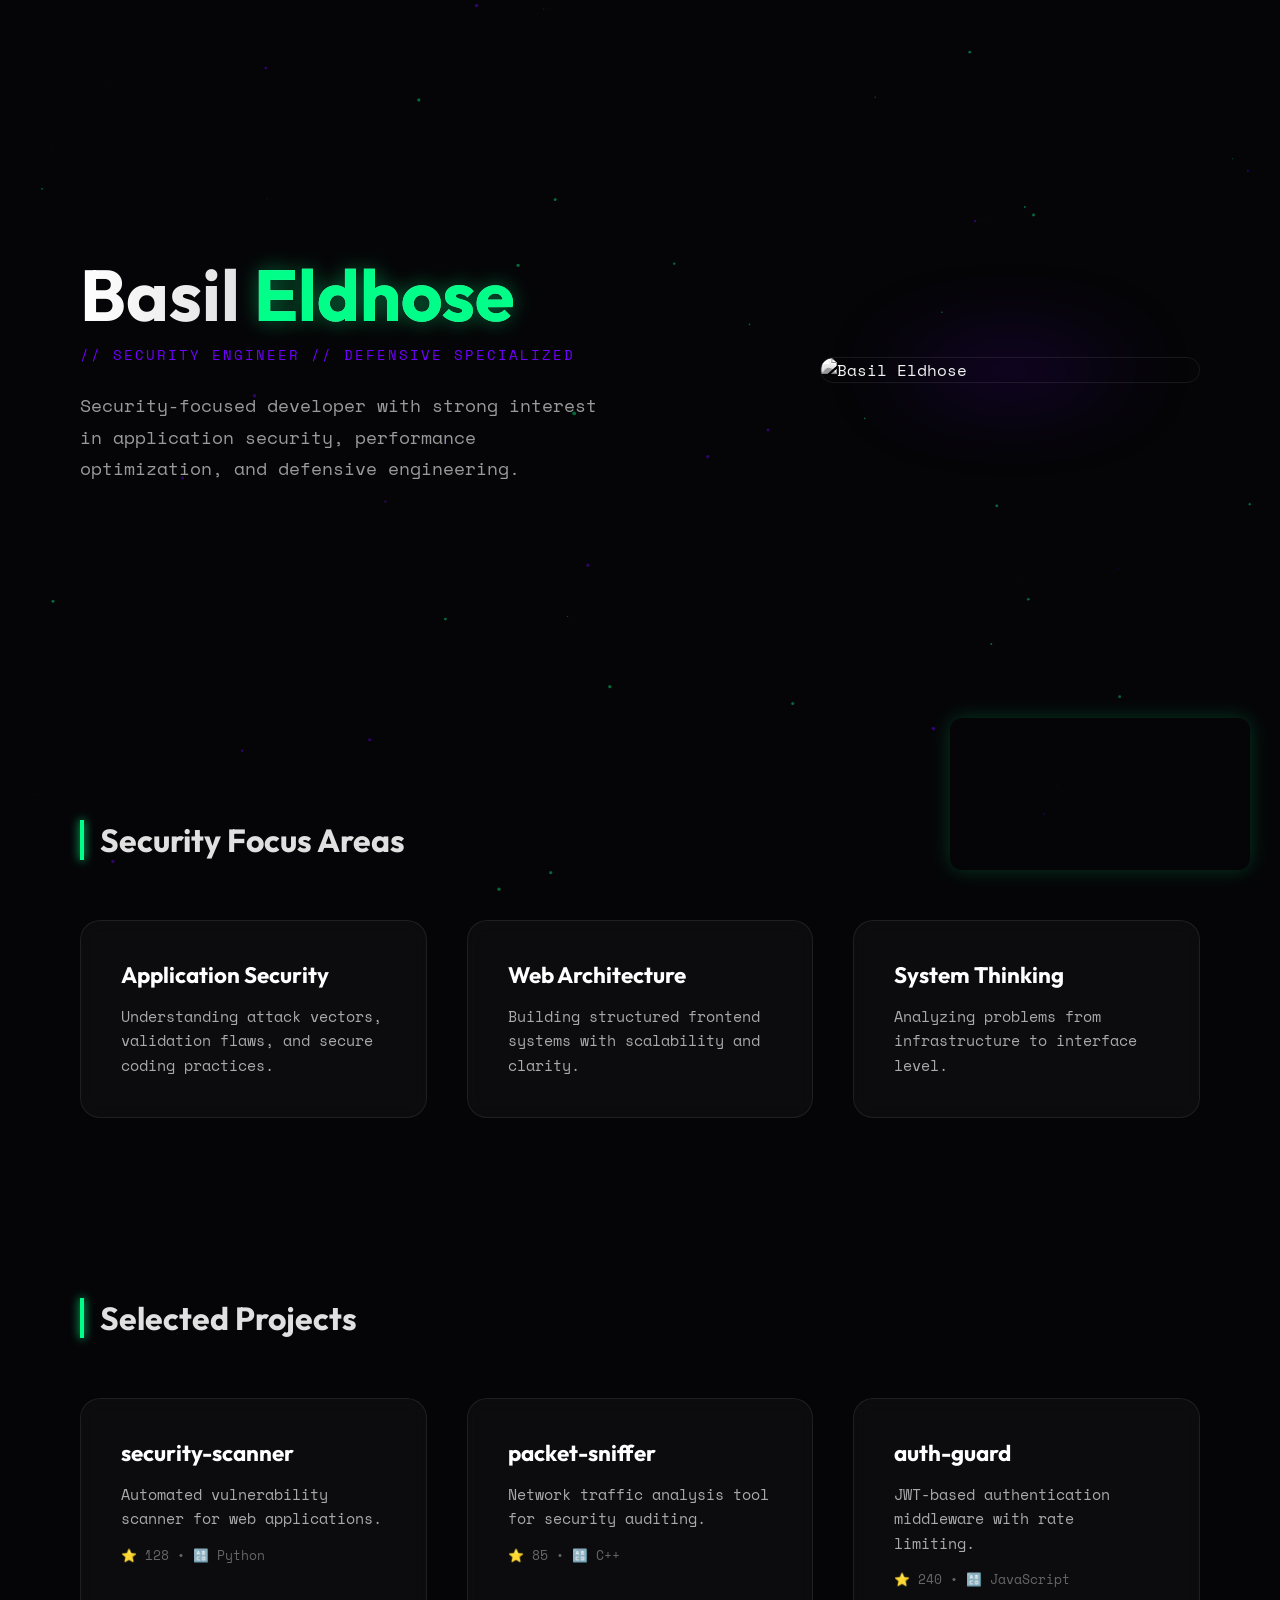
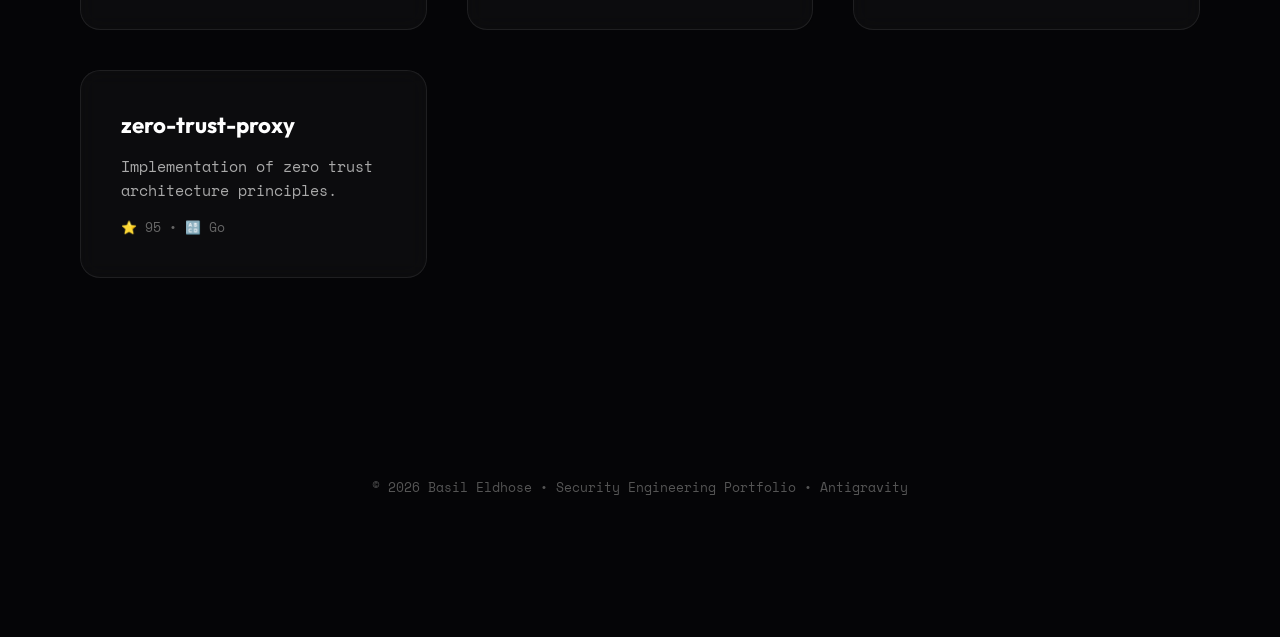
==== index.html @ c98c2809 "Fix HTML structure and update profile image source" ====
<!DOCTYPE html>
<html lang="en">

<head>
  <meta charset="UTF-8">
  <meta name="viewport" content="width=device-width, initial-scale=1.0">
  <title>Basil Eldhose | Security Engineer</title>
  <link rel="preconnect" href="https://fonts.googleapis.com">
  <link rel="preconnect" href="https://fonts.gstatic.com" crossorigin>
  <link
    href="https://fonts.googleapis.com/css2?family=Outfit:wght@300;500;700&family=Space+Mono:ital,wght@0,400;0,700;1,400&display=swap"
    rel="stylesheet">
  <link rel="stylesheet" href="style.css">
</head>

<body>

  <canvas id="particles"></canvas>

  <canvas id="particles"></canvas>

  <!-- SPOTIFY PLAYER -->
  <iframe
    style="border-radius:12px; position: fixed; bottom: 30px; right: 30px; z-index: 100; box-shadow: 0 0 20px rgba(0,255,136,0.2);"
    src="https://open.spotify.com/embed/track/0VjIjW4GlUZAMYd2vXMi3b?utm_source=generator&theme=0" width="300"
    height="152" frameBorder="0" allowfullscreen=""
    allow="autoplay; clipboard-write; encrypted-media; fullscreen; picture-in-picture" loading="lazy"></iframe>

  <div class="container">
    <!-- HERO -->
    <section class="hero">
      <div class="hero-text" data-depth="40">
        <h1>Basil <span class="highlight">Eldhose</span></h1>
        <p class="tagline">// Security Engineer // Defensive specialized</p>
        <p class="bio">
          Security-focused developer with strong interest in application
          security, performance optimization, and defensive engineering.
        </p>
      </div>

      <div class="profile-wrapper" data-depth="25">
        <div class="profile-glow"></div>
        <img src="https://github.com/Basileldhose429/profile/blob/main/WhatsApp%20Image%202026-02-15%20at%2012.21.39%20PM.jpeg" alt="Basil Eldhose" class="profile-img">
      </div>
    </section>

    <!-- EXPERTISE -->
    <section class="section">
      <h2 data-depth="35">Security Focus Areas</h2>
      <div class="grid">
        <div class="card" data-depth="20">
          <div class="card-glow"></div>
          <h3>Application Security</h3>
          <p>Understanding attack vectors, validation flaws, and secure coding practices.</p>
        </div>
        <div class="card" data-depth="30">
          <div class="card-glow"></div>
          <h3>Web Architecture</h3>
          <p>Building structured frontend systems with scalability and clarity.</p>
        </div>
        <div class="card" data-depth="25">
          <div class="card-glow"></div>
          <h3>System Thinking</h3>
          <p>Analyzing problems from infrastructure to interface level.</p>
        </div>
      </div>
    </section>

    <!-- GITHUB -->
    <section class="section">
      <h2 data-depth="35">Selected Projects</h2>
      <div class="grid" id="github-projects">
        <!-- Placeholders until API loads -->
        <div class="card placeholder">Loading Repos...</div>
      </div>
    </section>

    <footer>
      © 2026 Basil Eldhose • Security Engineering Portfolio • Antigravity
    </footer>
  </div>

  <script src="script.js"></script>
</body>


</html>
---- style.css ----
:root {
  --bg: #050507;
  --text: #e0e0e0;
  --accent: #00ff88;
  /* Cyberpunk Green */
  --accent-secondary: #7000ff;
  /* Deep Purple */
  --glass: rgba(255, 255, 255, 0.03);
  --border: rgba(255, 255, 255, 0.08);
}

* {
  margin: 0;
  padding: 0;
  box-sizing: border-box;
}

body {
  background: var(--bg);
  color: var(--text);
  font-family: 'Space Mono', monospace;
  /* Tech feel */
  overflow-x: hidden;
  min-height: 100vh;
}

h1,
h2,
h3 {
  font-family: 'Outfit', sans-serif;
  /* Modern headlines */
}

#particles {
  position: fixed;
  top: 0;
  left: 0;
  width: 100%;
  height: 100%;
  z-index: -1;
  pointer-events: none;
}

.container {
  max-width: 1200px;
  margin: auto;
  padding: 100px 40px;
  position: relative;
  z-index: 1;
}

/* HERO SECTION */
.hero {
  display: flex;
  justify-content: space-between;
  align-items: center;
  gap: 80px;
  min-height: 60vh;
}

.hero-text {
  flex: 1;
}

.hero-text h1 {
  font-size: 4.5rem;
  font-weight: 700;
  line-height: 1.1;
  margin-bottom: 10px;
  background: linear-gradient(to right, #fff, #888);
  background-clip: text;
  -webkit-background-clip: text;
  -webkit-text-fill-color: transparent;
}

.hero-text .highlight {
  color: var(--accent);
  -webkit-text-fill-color: var(--accent);
  text-shadow: 0 0 20px rgba(0, 255, 136, 0.4);
}

.tagline {
  color: var(--accent-secondary);
  font-size: 0.9rem;
  letter-spacing: 2px;
  margin-bottom: 25px;
  text-transform: uppercase;
}

.bio {
  max-width: 520px;
  color: #9a9a9a;
  line-height: 1.8;
  font-size: 1.1rem;
}

/* PROFILE IMAGE */
.profile-wrapper {
  flex: 1;
  max-width: 380px;
  position: relative;
}

.profile-img {
  width: 100%;
  border-radius: 24px;
  display: block;
  border: 1px solid var(--border);
  filter: grayscale(100%) contrast(1.2);
  transition: filter 0.5s ease;
}

.profile-wrapper:hover .profile-img {
  filter: grayscale(0%) contrast(1.1);
}

.profile-glow {
  position: absolute;
  inset: -20px;
  background: radial-gradient(circle, var(--accent-secondary), transparent 70%);
  opacity: 0.2;
  filter: blur(40px);
  z-index: -1;
  animation: pulse 4s infinite alternate;
}

@keyframes pulse {
  from {
    opacity: 0.2;
    transform: scale(0.9);
  }

  to {
    opacity: 0.4;
    transform: scale(1.1);
  }
}

/* SECTIONS */
.section {
  margin-top: 180px;
}

.section h2 {
  font-size: 2rem;
  margin-bottom: 60px;
  position: relative;
  padding-left: 20px;
}

.section h2::before {
  content: '';
  position: absolute;
  left: 0;
  top: 0;
  bottom: 0;
  width: 4px;
  background: var(--accent);
  box-shadow: 0 0 10px var(--accent);
}

/* CARDS */
.grid {
  display: grid;
  grid-template-columns: repeat(auto-fit, minmax(300px, 1fr));
  gap: 40px;
}

.card {
  background: var(--glass);
  border: 1px solid var(--border);
  padding: 40px;
  border-radius: 20px;
  position: relative;
  overflow: hidden;
  backdrop-filter: blur(10px);
  transition: transform 0.4s cubic-bezier(0.175, 0.885, 0.32, 1.27), border-color 0.4s;
}

.card:hover {
  transform: translateY(-10px) scale(1.02);
  border-color: var(--accent);
}

.card-glow {
  position: absolute;
  top: 0;
  left: 0;
  width: 100%;
  height: 5px;
  background: linear-gradient(90deg, var(--accent), var(--accent-secondary));
  opacity: 0;
  transition: opacity 0.4s;
}

.card:hover .card-glow {
  opacity: 1;
}

.card h3 {
  margin-bottom: 15px;
  font-size: 1.4rem;
  color: #fff;
}

.card p,
.repo-desc {
  color: #aaa;
  line-height: 1.6;
  font-size: 0.95rem;
}

/* FOOTER */
footer {
  margin-top: 200px;
  text-align: center;
  color: #555;
  font-size: 0.8rem;
  padding-bottom: 40px;
}

/* RESPONSIVE */
@media (max-width: 768px) {
  .hero {
    flex-direction: column;
    text-align: center;
    gap: 40px;
  }

  .hero-text h1 {
    font-size: 3rem;
  }

  .section h2::before {
    left: 50%;
    transform: translateX(-50%);
    width: 40px;
    height: 4px;
    top: -15px;
    bottom: auto;
  }

  .section h2 {
    padding-left: 0;
    margin-top: 20px;
  }
}
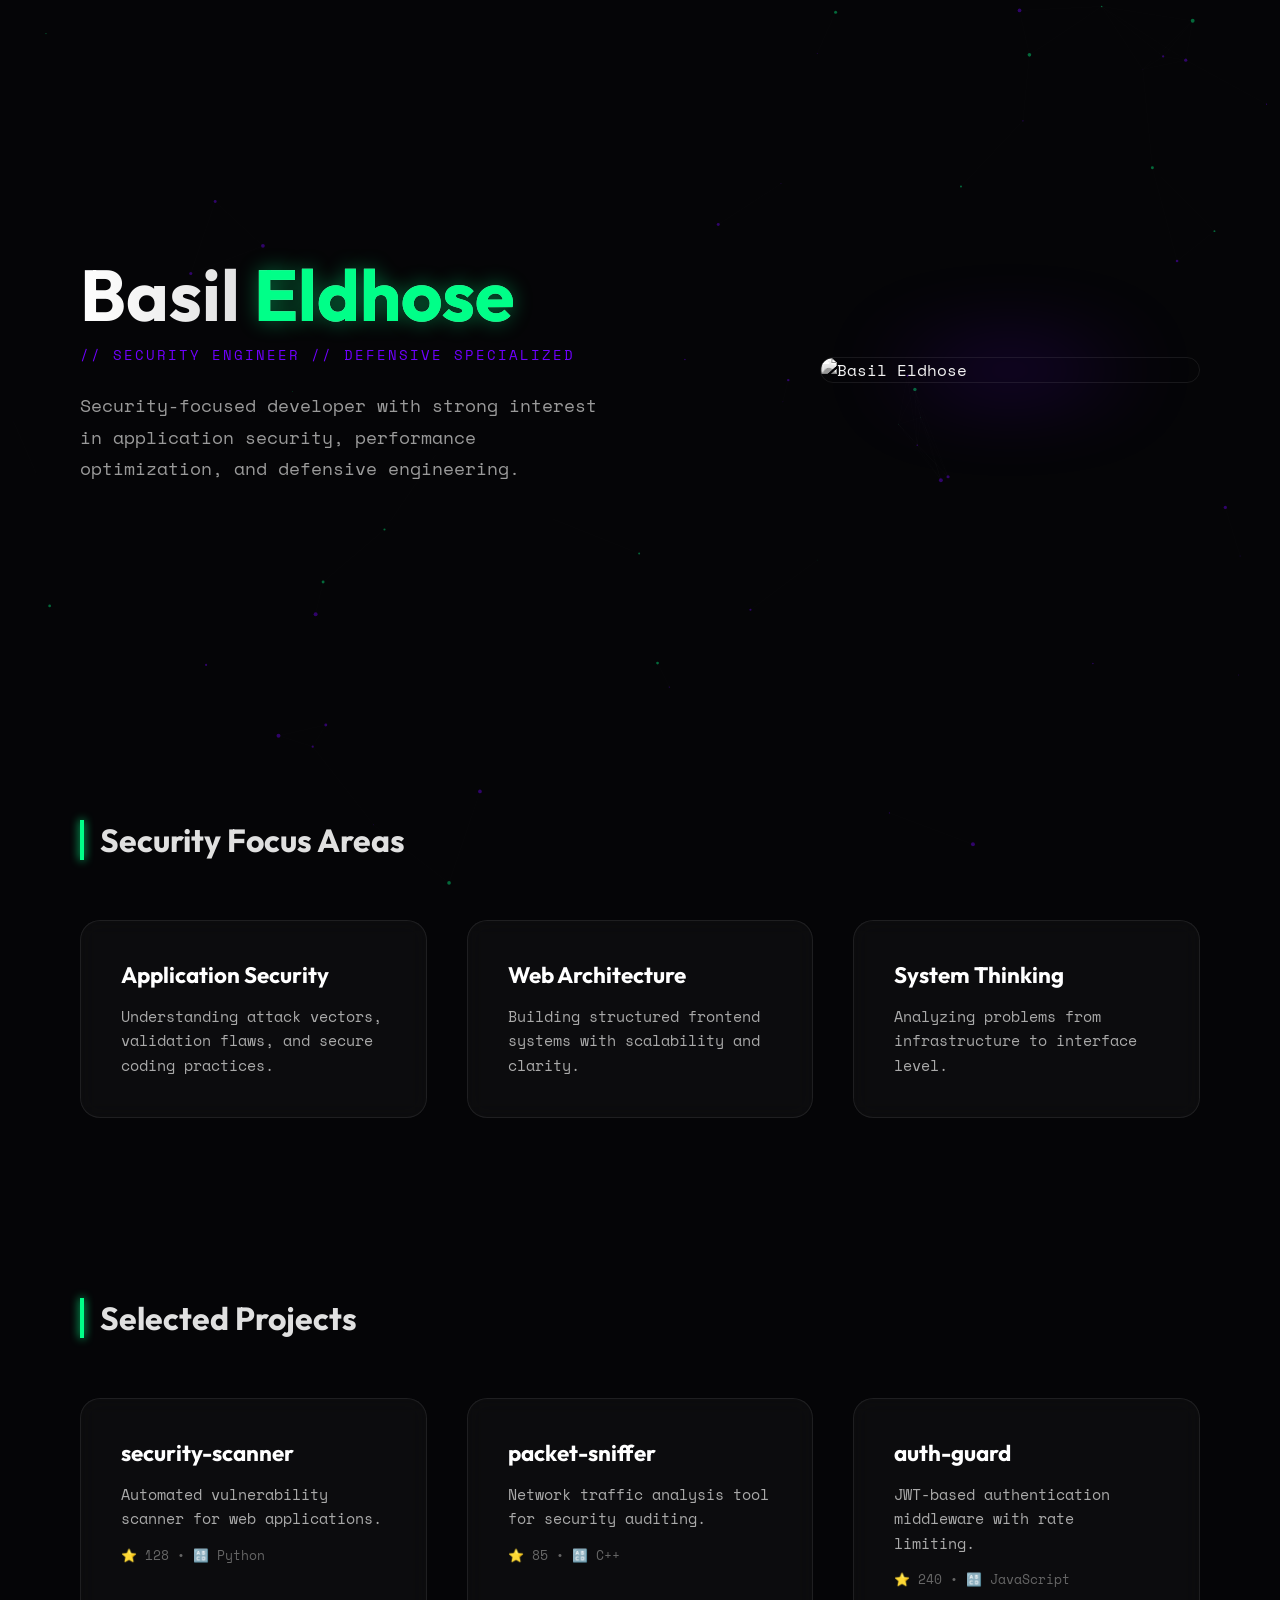
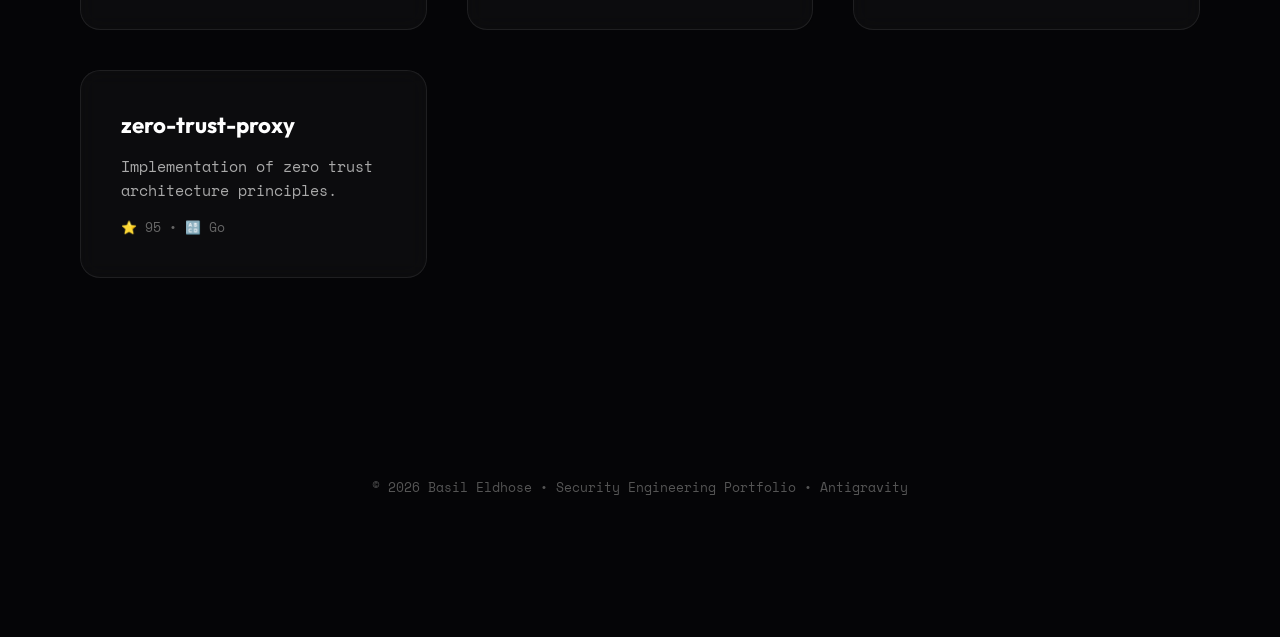
==== commit b471e730: "Fix HTML structure and remove duplicate elements" ====
--- a/index.html
+++ b/index.html
@@ -17,15 +17,6 @@
 
   <canvas id="particles"></canvas>
 
-  <canvas id="particles"></canvas>
-
-  <!-- SPOTIFY PLAYER -->
-  <iframe
-    style="border-radius:12px; position: fixed; bottom: 30px; right: 30px; z-index: 100; box-shadow: 0 0 20px rgba(0,255,136,0.2);"
-    src="https://open.spotify.com/embed/track/0VjIjW4GlUZAMYd2vXMi3b?utm_source=generator&theme=0" width="300"
-    height="152" frameBorder="0" allowfullscreen=""
-    allow="autoplay; clipboard-write; encrypted-media; fullscreen; picture-in-picture" loading="lazy"></iframe>
-
   <div class="container">
     <!-- HERO -->
     <section class="hero">
@@ -40,7 +31,8 @@
 
       <div class="profile-wrapper" data-depth="25">
         <div class="profile-glow"></div>
-        <img src="https://github.com/Basileldhose429/profile/blob/main/WhatsApp%20Image%202026-02-15%20at%2012.21.39%20PM.jpeg" alt="Basil Eldhose" class="profile-img">
+        <img src="profile.png"
+          alt="Basil Eldhose" class="profile-img">
       </div>
     </section>
 
@@ -83,5 +75,4 @@
   <script src="script.js"></script>
 </body>
 
-
 </html>
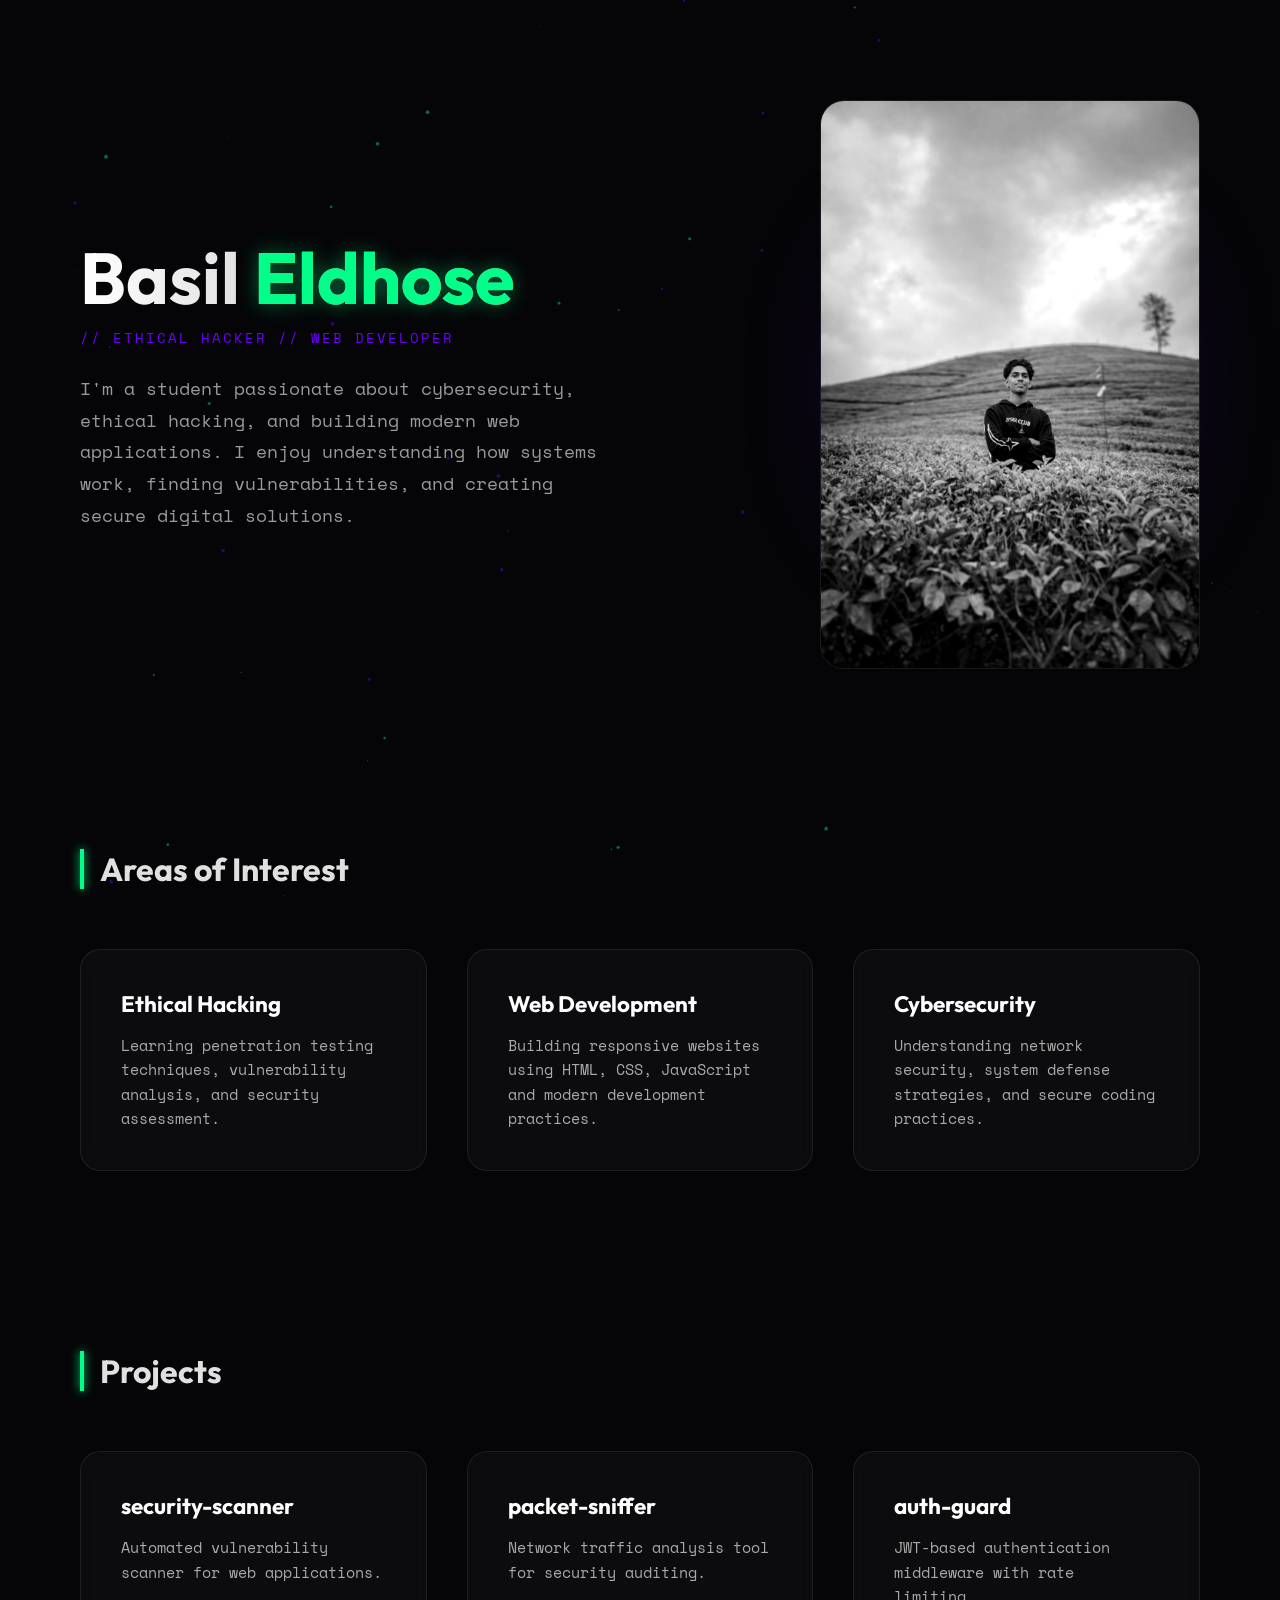
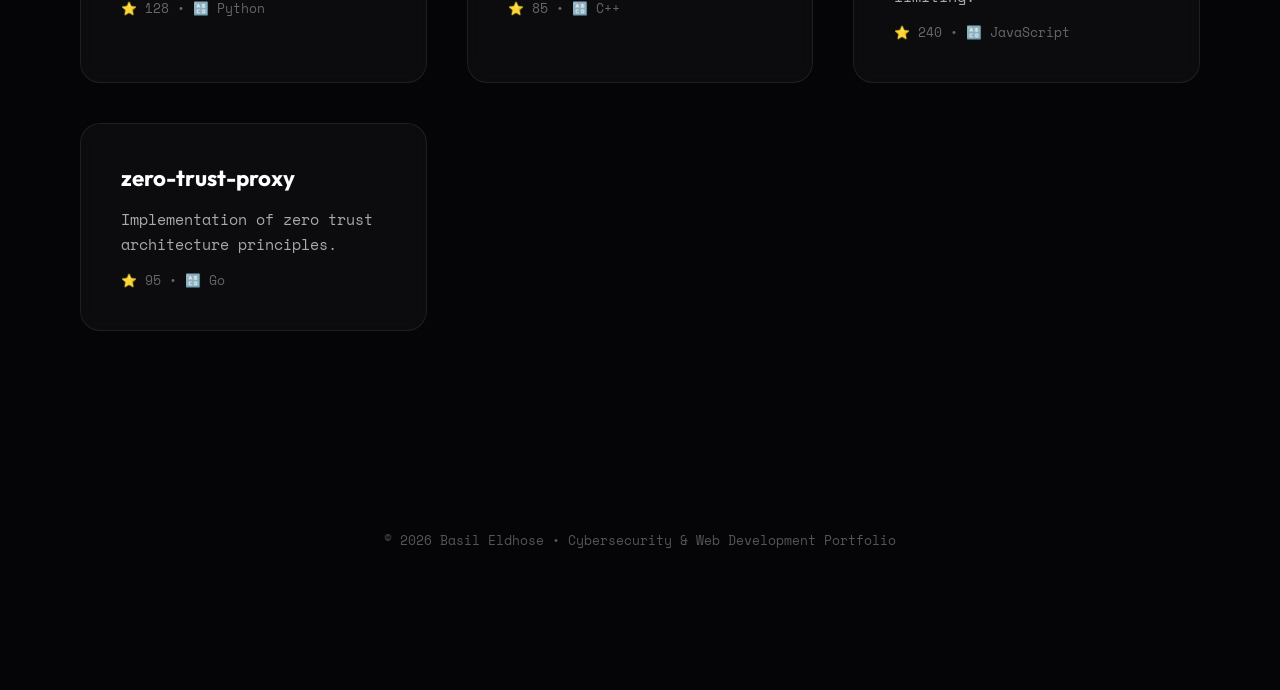
==== commit e753bc54: "Revise index.html for ethical hacking and web development Updated the title and content to reflect a" ====
--- a/index.html
+++ b/index.html
@@ -4,7 +4,7 @@
 <head>
   <meta charset="UTF-8">
   <meta name="viewport" content="width=device-width, initial-scale=1.0">
-  <title>Basil Eldhose | Security Engineer</title>
+  <title>Basil Eldhose | Ethical Hacker & Web Developer</title>
   <link rel="preconnect" href="https://fonts.googleapis.com">
   <link rel="preconnect" href="https://fonts.gstatic.com" crossorigin>
   <link
@@ -18,61 +18,71 @@
   <canvas id="particles"></canvas>
 
   <div class="container">
+
     <!-- HERO -->
     <section class="hero">
       <div class="hero-text" data-depth="40">
         <h1>Basil <span class="highlight">Eldhose</span></h1>
-        <p class="tagline">// Security Engineer // Defensive specialized</p>
+        <p class="tagline">// Ethical Hacker // Web Developer</p>
         <p class="bio">
-          Security-focused developer with strong interest in application
-          security, performance optimization, and defensive engineering.
+          I'm a student passionate about cybersecurity, ethical hacking, and building modern web applications.
+          I enjoy understanding how systems work, finding vulnerabilities, and creating secure digital solutions.
         </p>
       </div>
 
       <div class="profile-wrapper" data-depth="25">
         <div class="profile-glow"></div>
-        <img src="profile.png"
-          alt="Basil Eldhose" class="profile-img">
+        <img src="profile.png" alt="Basil Eldhose" class="profile-img">
       </div>
     </section>
 
+
     <!-- EXPERTISE -->
     <section class="section">
-      <h2 data-depth="35">Security Focus Areas</h2>
+      <h2 data-depth="35">Areas of Interest</h2>
+
       <div class="grid">
+
         <div class="card" data-depth="20">
           <div class="card-glow"></div>
-          <h3>Application Security</h3>
-          <p>Understanding attack vectors, validation flaws, and secure coding practices.</p>
+          <h3>Ethical Hacking</h3>
+          <p>Learning penetration testing techniques, vulnerability analysis, and security assessment.</p>
         </div>
+
         <div class="card" data-depth="30">
           <div class="card-glow"></div>
-          <h3>Web Architecture</h3>
-          <p>Building structured frontend systems with scalability and clarity.</p>
+          <h3>Web Development</h3>
+          <p>Building responsive websites using HTML, CSS, JavaScript and modern development practices.</p>
         </div>
+
         <div class="card" data-depth="25">
           <div class="card-glow"></div>
-          <h3>System Thinking</h3>
-          <p>Analyzing problems from infrastructure to interface level.</p>
+          <h3>Cybersecurity</h3>
+          <p>Understanding network security, system defense strategies, and secure coding practices.</p>
         </div>
+
       </div>
     </section>
 
-    <!-- GITHUB -->
+
+    <!-- PROJECTS -->
     <section class="section">
-      <h2 data-depth="35">Selected Projects</h2>
+      <h2 data-depth="35">Projects</h2>
+
       <div class="grid" id="github-projects">
-        <!-- Placeholders until API loads -->
-        <div class="card placeholder">Loading Repos...</div>
+        <div class="card placeholder">Loading GitHub Projects...</div>
       </div>
+
     </section>
 
+
     <footer>
-      © 2026 Basil Eldhose • Security Engineering Portfolio • Antigravity
+      © 2026 Basil Eldhose • Cybersecurity & Web Development Portfolio
     </footer>
+
   </div>
 
   <script src="script.js"></script>
+
 </body>
-
 </html>
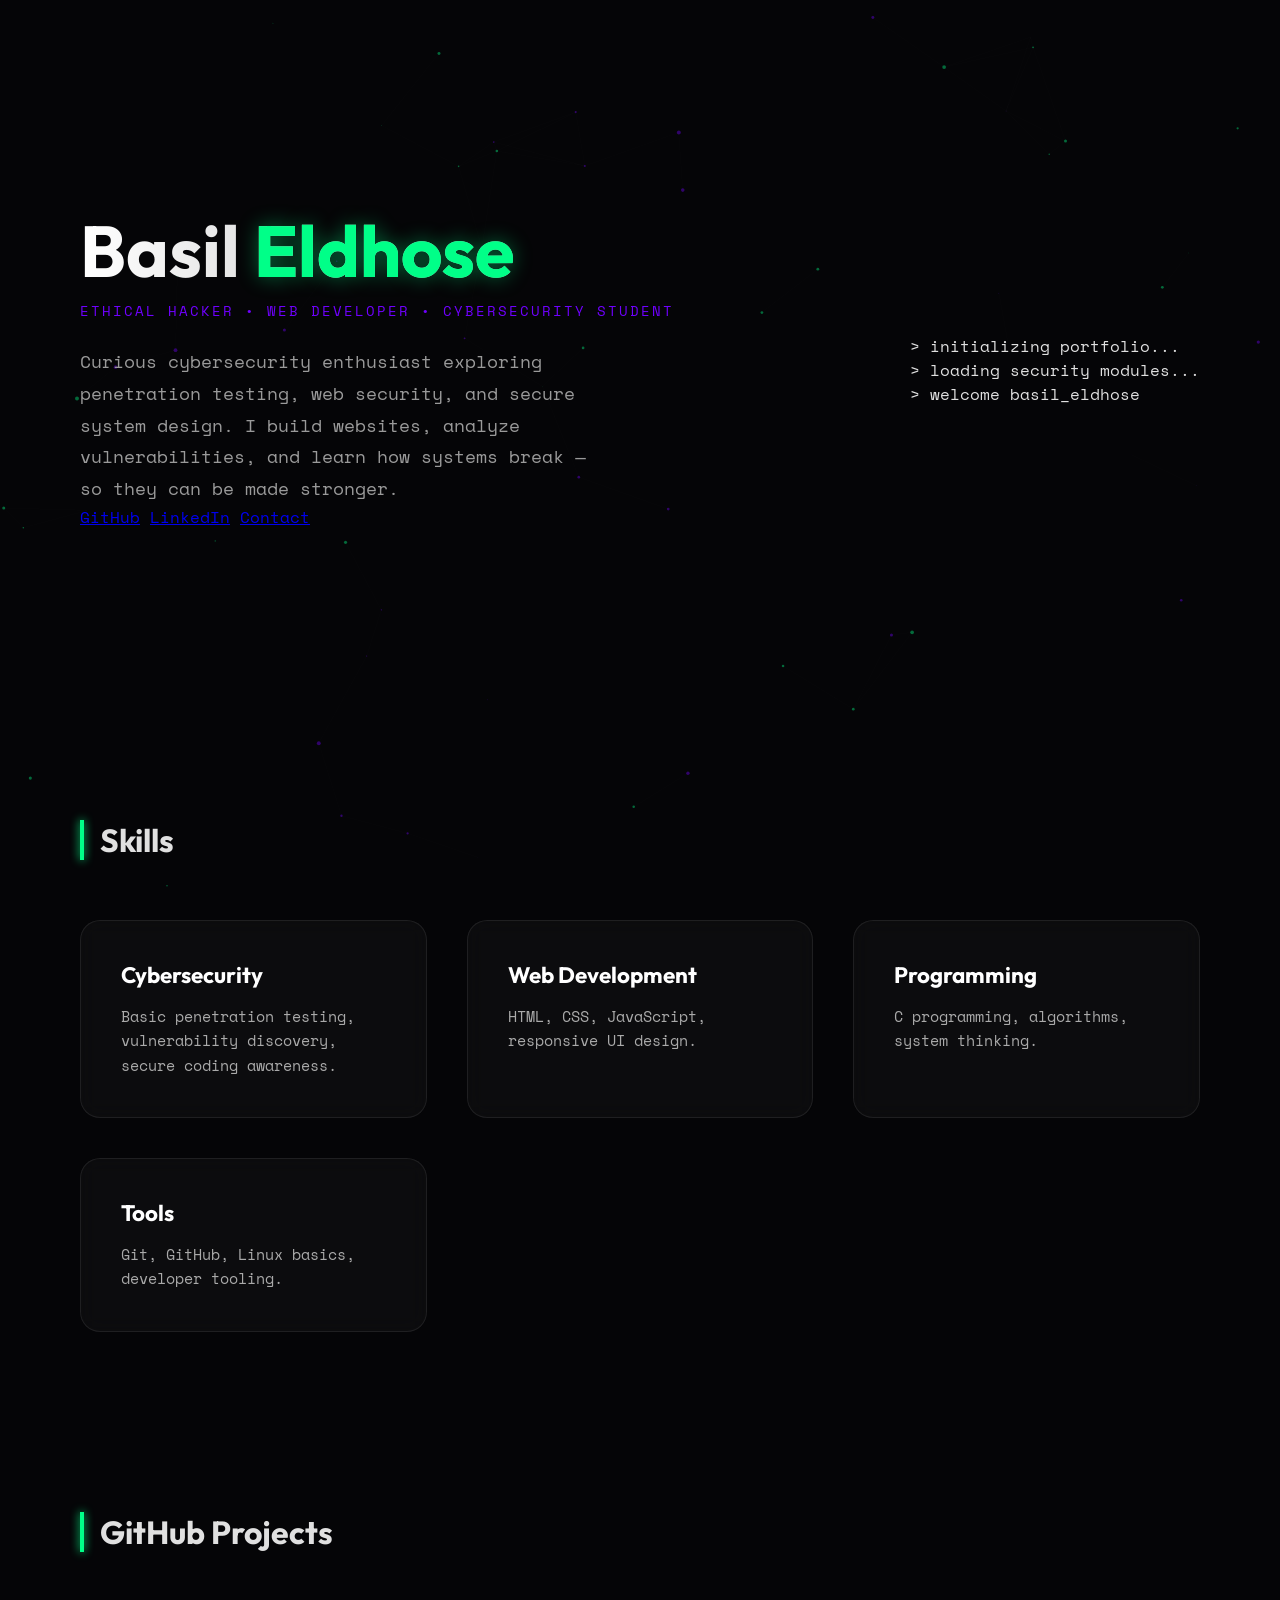
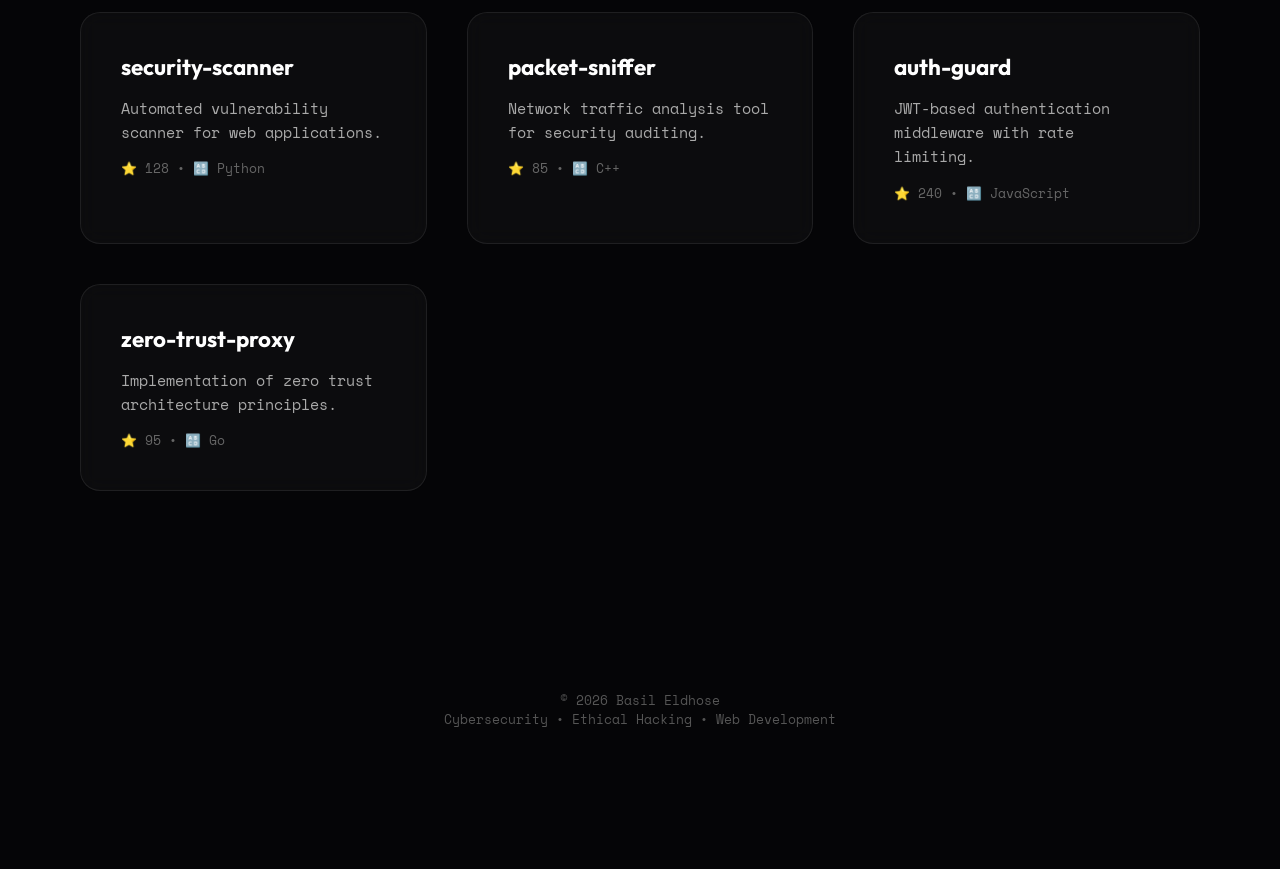
==== commit d65b3115: "Revise index.html for content and structure updates Updated the portfolio page with new sections and" ====
--- a/index.html
+++ b/index.html
@@ -2,87 +2,109 @@
 <html lang="en">
 
 <head>
-  <meta charset="UTF-8">
-  <meta name="viewport" content="width=device-width, initial-scale=1.0">
-  <title>Basil Eldhose | Ethical Hacker & Web Developer</title>
-  <link rel="preconnect" href="https://fonts.googleapis.com">
-  <link rel="preconnect" href="https://fonts.gstatic.com" crossorigin>
-  <link
-    href="https://fonts.googleapis.com/css2?family=Outfit:wght@300;500;700&family=Space+Mono:ital,wght@0,400;0,700;1,400&display=swap"
-    rel="stylesheet">
-  <link rel="stylesheet" href="style.css">
+<meta charset="UTF-8">
+<meta name="viewport" content="width=device-width, initial-scale=1.0">
+
+<title>Basil Eldhose | Cybersecurity & Web Developer</title>
+
+<link rel="preconnect" href="https://fonts.googleapis.com">
+<link href="https://fonts.googleapis.com/css2?family=Outfit:wght@300;500;700&family=Space+Mono:wght@400;700&display=swap" rel="stylesheet">
+
+<link rel="stylesheet" href="style.css">
 </head>
 
 <body>
 
-  <canvas id="particles"></canvas>
+<canvas id="particles"></canvas>
 
-  <div class="container">
+<div class="container">
 
-    <!-- HERO -->
-    <section class="hero">
-      <div class="hero-text" data-depth="40">
-        <h1>Basil <span class="highlight">Eldhose</span></h1>
-        <p class="tagline">// Ethical Hacker // Web Developer</p>
-        <p class="bio">
-          I'm a student passionate about cybersecurity, ethical hacking, and building modern web applications.
-          I enjoy understanding how systems work, finding vulnerabilities, and creating secure digital solutions.
-        </p>
-      </div>
+<!-- HERO -->
+<section class="hero">
 
-      <div class="profile-wrapper" data-depth="25">
-        <div class="profile-glow"></div>
-        <img src="profile.png" alt="Basil Eldhose" class="profile-img">
-      </div>
-    </section>
+<div class="hero-text">
+<h1>Basil <span class="highlight">Eldhose</span></h1>
+
+<p class="tagline">Ethical Hacker • Web Developer • Cybersecurity Student</p>
+
+<p class="bio">
+Curious cybersecurity enthusiast exploring penetration testing,
+web security, and secure system design. I build websites,
+analyze vulnerabilities, and learn how systems break —
+so they can be made stronger.
+</p>
+
+<div class="buttons">
+<a href="https://github.com/" target="_blank">GitHub</a>
+<a href="#">LinkedIn</a>
+<a href="#">Contact</a>
+</div>
+
+</div>
+
+<div class="terminal">
+<p>> initializing portfolio...</p>
+<p>> loading security modules...</p>
+<p>> welcome basil_eldhose</p>
+</div>
+
+</section>
 
 
-    <!-- EXPERTISE -->
-    <section class="section">
-      <h2 data-depth="35">Areas of Interest</h2>
+<!-- SKILLS -->
+<section class="section">
 
-      <div class="grid">
+<h2>Skills</h2>
 
-        <div class="card" data-depth="20">
-          <div class="card-glow"></div>
-          <h3>Ethical Hacking</h3>
-          <p>Learning penetration testing techniques, vulnerability analysis, and security assessment.</p>
-        </div>
+<div class="grid">
 
-        <div class="card" data-depth="30">
-          <div class="card-glow"></div>
-          <h3>Web Development</h3>
-          <p>Building responsive websites using HTML, CSS, JavaScript and modern development practices.</p>
-        </div>
+<div class="card">
+<h3>Cybersecurity</h3>
+<p>Basic penetration testing, vulnerability discovery, secure coding awareness.</p>
+</div>
 
-        <div class="card" data-depth="25">
-          <div class="card-glow"></div>
-          <h3>Cybersecurity</h3>
-          <p>Understanding network security, system defense strategies, and secure coding practices.</p>
-        </div>
+<div class="card">
+<h3>Web Development</h3>
+<p>HTML, CSS, JavaScript, responsive UI design.</p>
+</div>
 
-      </div>
-    </section>
+<div class="card">
+<h3>Programming</h3>
+<p>C programming, algorithms, system thinking.</p>
+</div>
+
+<div class="card">
+<h3>Tools</h3>
+<p>Git, GitHub, Linux basics, developer tooling.</p>
+</div>
+
+</div>
+
+</section>
 
 
-    <!-- PROJECTS -->
-    <section class="section">
-      <h2 data-depth="35">Projects</h2>
+<!-- PROJECTS -->
+<section class="section">
 
-      <div class="grid" id="github-projects">
-        <div class="card placeholder">Loading GitHub Projects...</div>
-      </div>
+<h2>GitHub Projects</h2>
 
-    </section>
+<div id="github-projects" class="grid">
+<div class="card">Loading projects...</div>
+</div>
+
+</section>
 
 
-    <footer>
-      © 2026 Basil Eldhose • Cybersecurity & Web Development Portfolio
-    </footer>
+<footer>
 
-  </div>
+<p>© 2026 Basil Eldhose</p>
+<p>Cybersecurity • Ethical Hacking • Web Development</p>
 
-  <script src="script.js"></script>
+</footer>
+
+</div>
+
+<script src="script.js"></script>
 
 </body>
 </html>
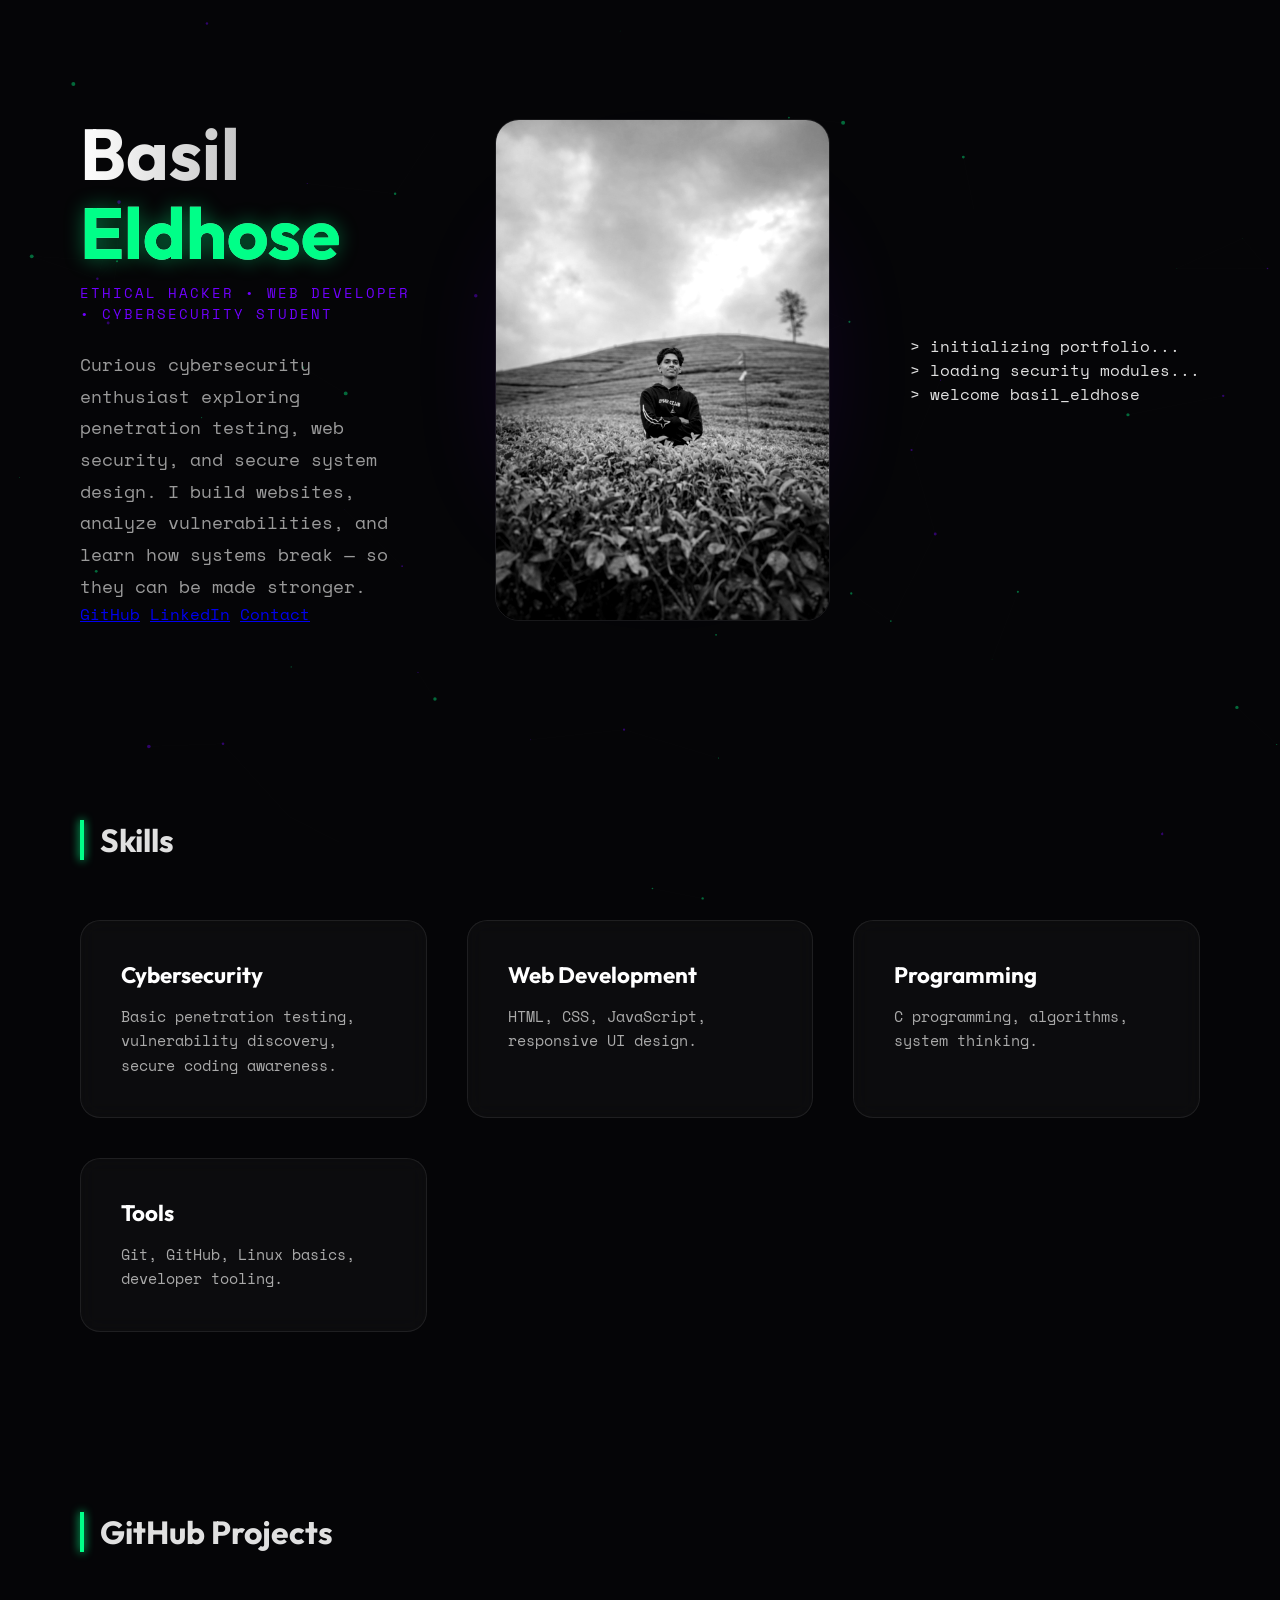
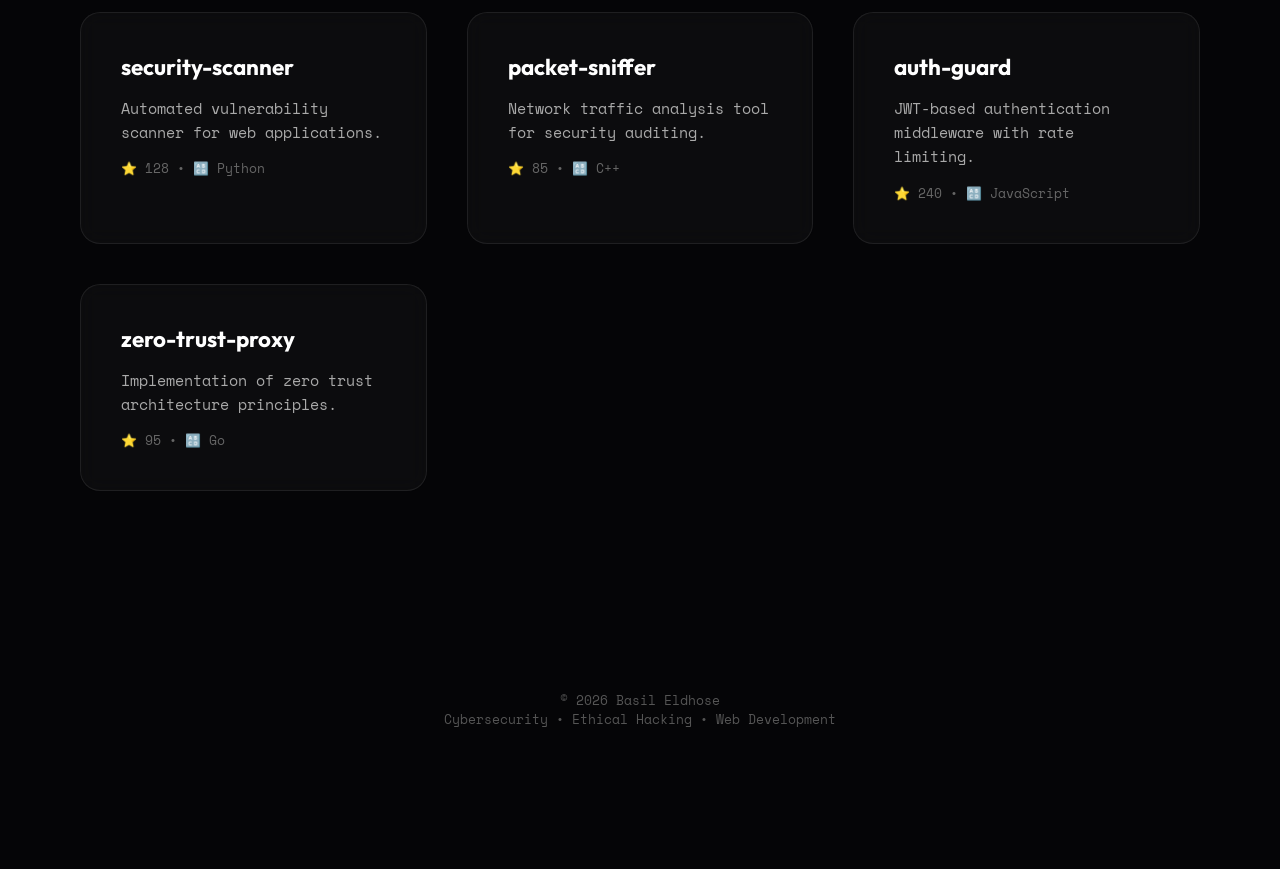
==== commit 51833697: "Enhance hero section with profile image and glow Added profile image and glow effect to the hero sec" ====
--- a/index.html
+++ b/index.html
@@ -40,6 +40,11 @@
 <a href="#">Contact</a>
 </div>
 
+</div>
+
+<div class="profile-wrapper" data-depth="25">
+  <div class="profile-glow"></div>
+  <img src="profile.png" alt="Basil Eldhose" class="profile-img">
 </div>
 
 <div class="terminal">
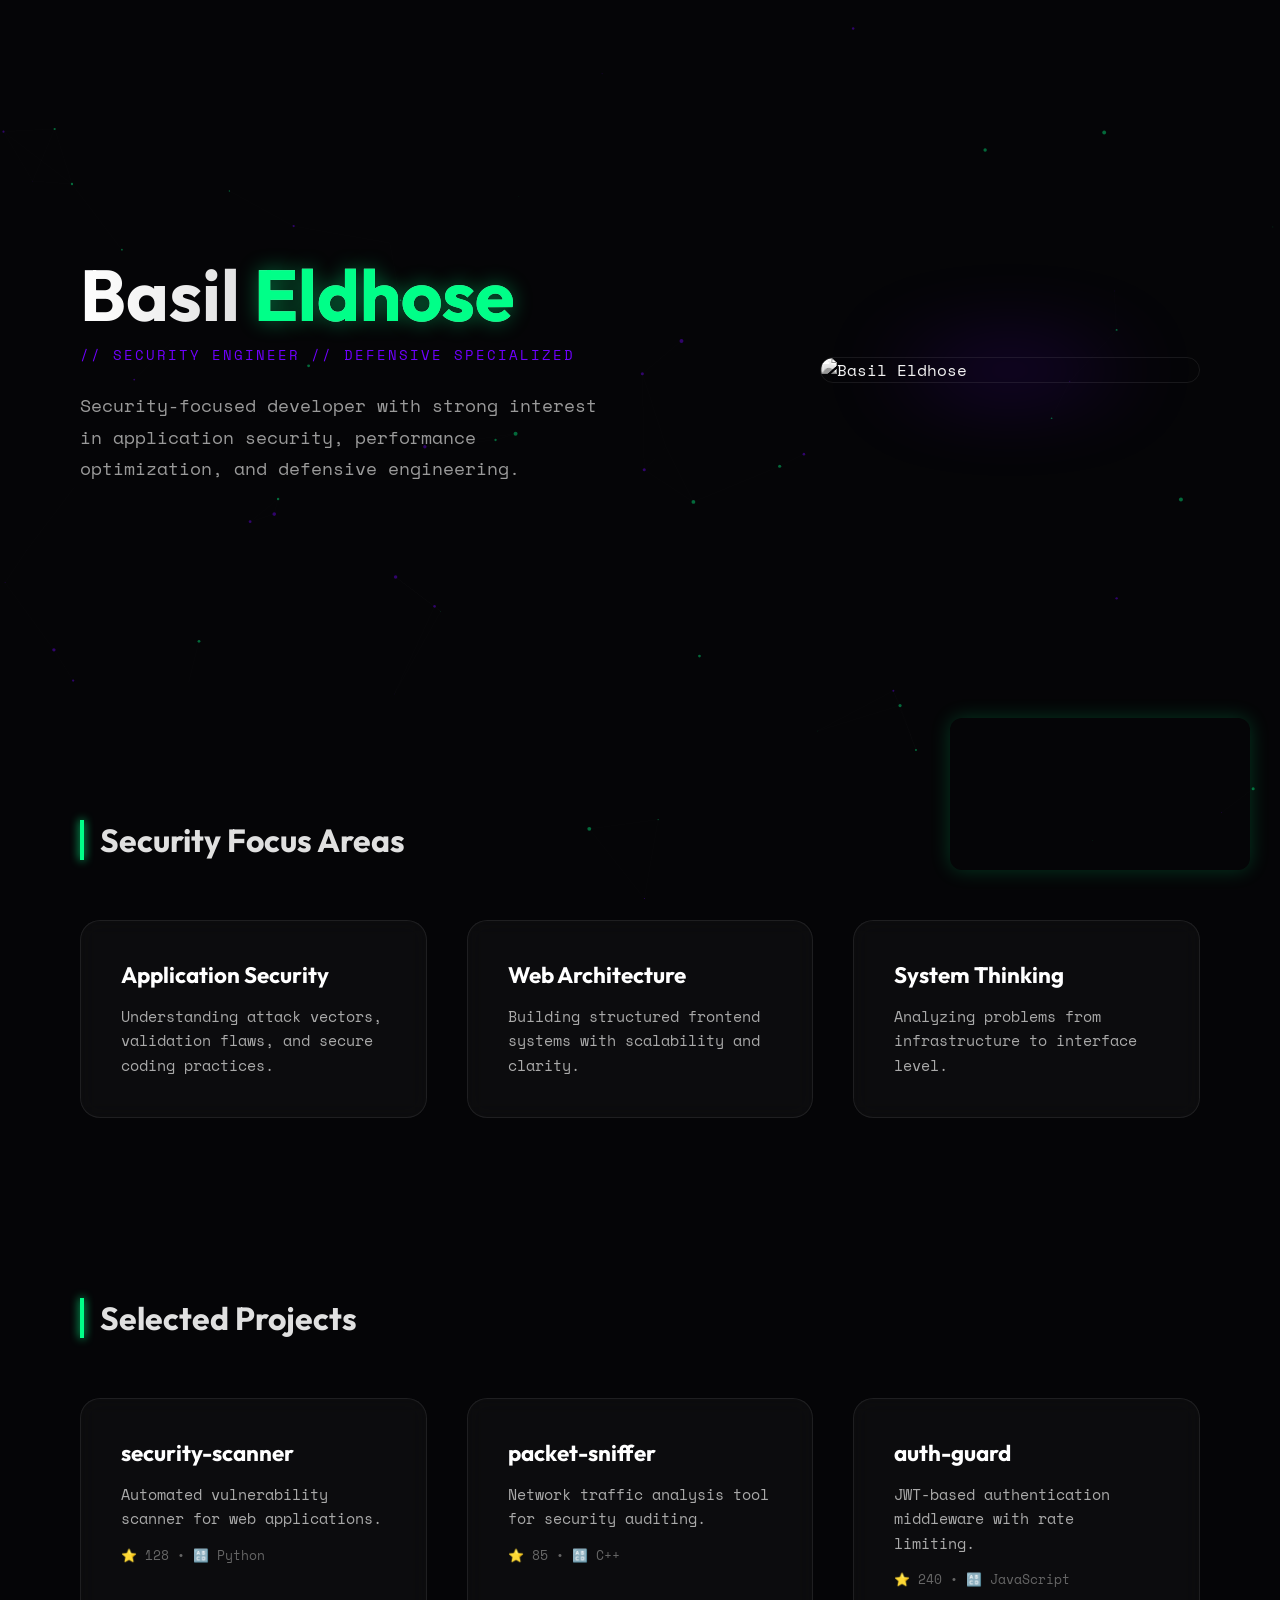
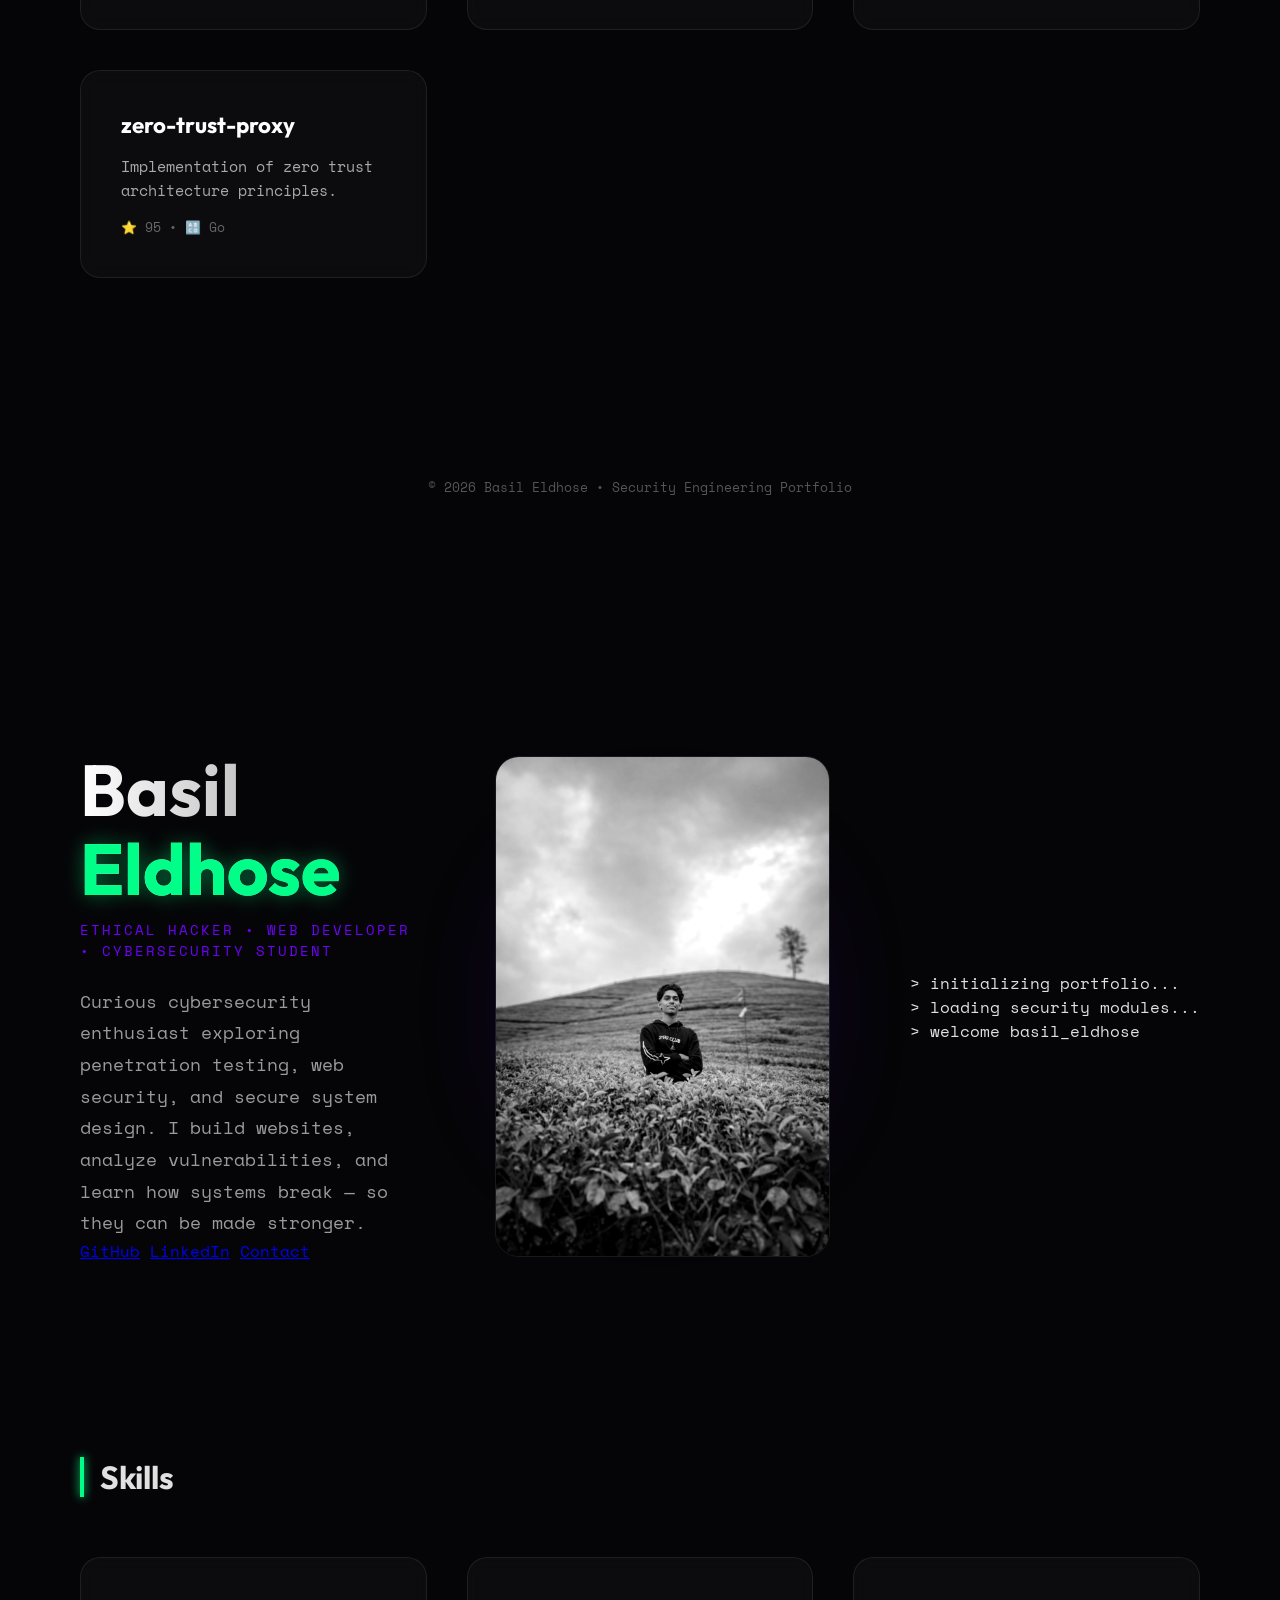
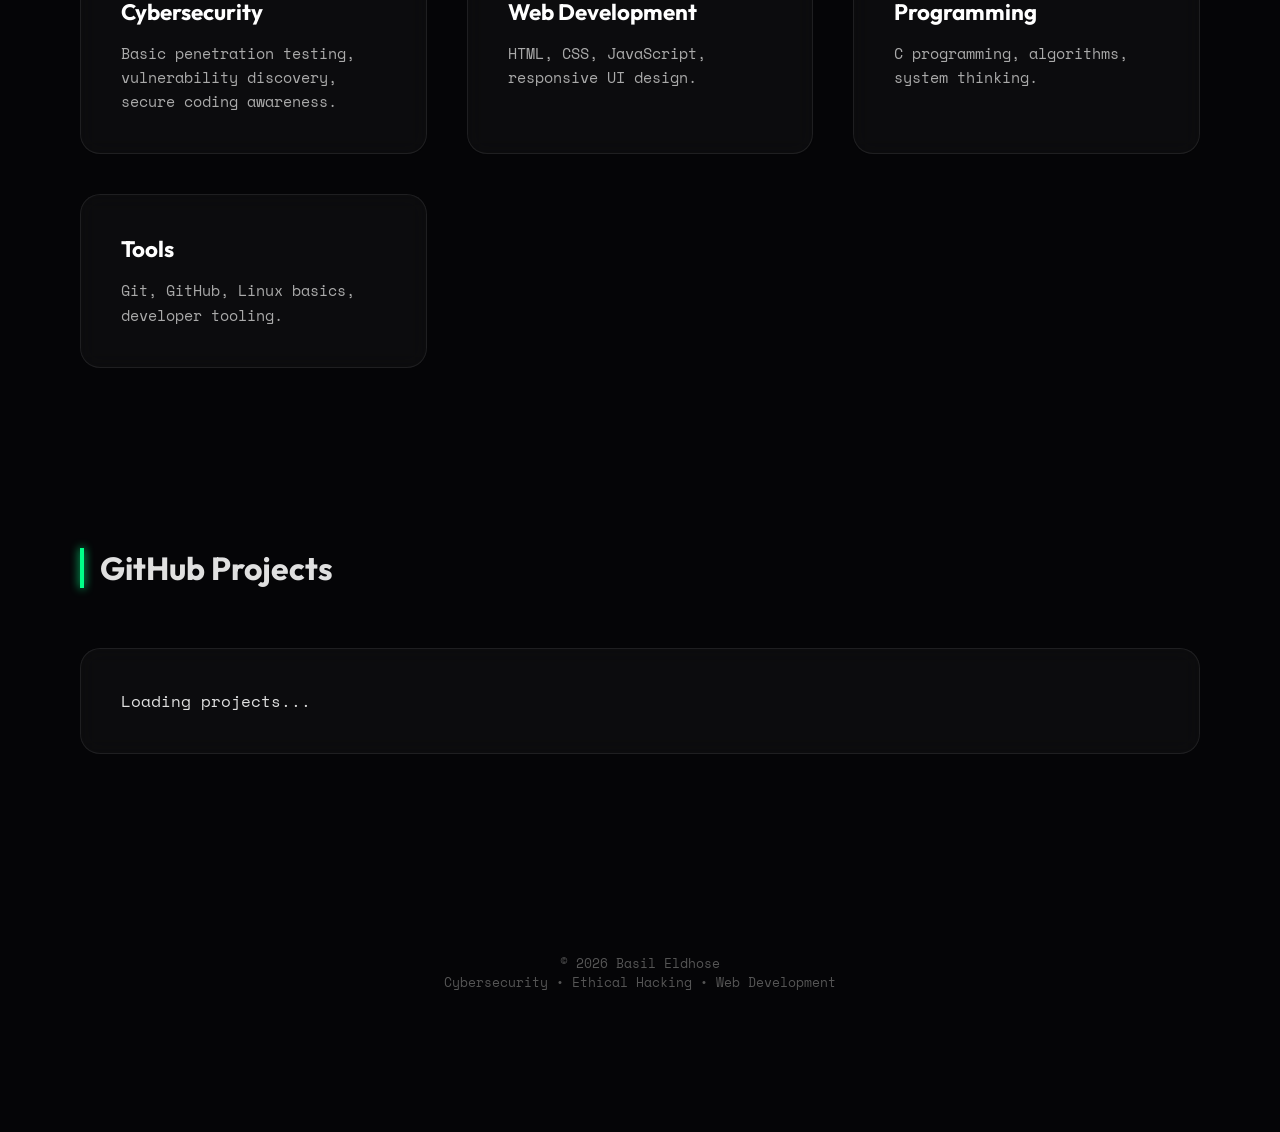
==== commit a5fff3a4: "Revise portfolio for security engineering focus Updated the portfolio to reflect a focus on security" ====
--- a/index.html
+++ b/index.html
@@ -12,7 +12,94 @@
 
 <link rel="stylesheet" href="style.css">
 </head>
-
+<!DOCTYPE html>
+<html lang="en">
+
+<head>
+  <meta charset="UTF-8">
+  <meta name="viewport" content="width=device-width, initial-scale=1.0">
+  <title>Basil Eldhose | Security Engineer</title>
+  <link rel="preconnect" href="https://fonts.googleapis.com">
+  <link rel="preconnect" href="https://fonts.gstatic.com" crossorigin>
+  <link
+    href="https://fonts.googleapis.com/css2?family=Outfit:wght@300;500;700&family=Space+Mono:ital,wght@0,400;0,700;1,400&display=swap"
+    rel="stylesheet">
+  <link rel="stylesheet" href="style.css">
+</head>
+
+<body>
+
+  <canvas id="particles"></canvas>
+
+  <!-- YOUTUBE PLAYER -->
+  <iframe
+    id="yt-player"
+    style="border-radius:12px; position: fixed; bottom: 30px; right: 30px; z-index: 100; box-shadow: 0 0 20px rgba(0,255,136,0.2);"
+    width="300" height="152" 
+    src="https://www.youtube.com/embed/d6GJeap4Oqo" 
+    title="YouTube video player" frameborder="0" 
+    allow="accelerometer; autoplay; clipboard-write; encrypted-media; gyroscope; picture-in-picture; web-share" 
+    referrerpolicy="strict-origin-when-cross-origin" allowfullscreen>
+  </iframe>
+
+  <div class="container">
+    <!-- HERO -->
+    <section class="hero">
+      <div class="hero-text" data-depth="40">
+        <h1>Basil <span class="highlight">Eldhose</span></h1>
+        <p class="tagline">// Security Engineer // Defensive specialized</p>
+        <p class="bio">
+          Security-focused developer with strong interest in application
+          security, performance optimization, and defensive engineering.
+        </p>
+      </div>
+
+      <div class="profile-wrapper" data-depth="25">
+        <div class="profile-glow"></div>
+        <img src="new-profile.jpg" alt="Basil Eldhose" class="profile-img">
+      </div>
+    </section>
+
+    <!-- EXPERTISE -->
+    <section class="section">
+      <h2 data-depth="35">Security Focus Areas</h2>
+      <div class="grid">
+        <div class="card" data-depth="20">
+          <div class="card-glow"></div>
+          <h3>Application Security</h3>
+          <p>Understanding attack vectors, validation flaws, and secure coding practices.</p>
+        </div>
+        <div class="card" data-depth="30">
+          <div class="card-glow"></div>
+          <h3>Web Architecture</h3>
+          <p>Building structured frontend systems with scalability and clarity.</p>
+        </div>
+        <div class="card" data-depth="25">
+          <div class="card-glow"></div>
+          <h3>System Thinking</h3>
+          <p>Analyzing problems from infrastructure to interface level.</p>
+        </div>
+      </div>
+    </section>
+
+    <!-- GITHUB -->
+    <section class="section">
+      <h2 data-depth="35">Selected Projects</h2>
+      <div class="grid" id="github-projects">
+        <!-- Placeholders until API loads -->
+        <div class="card placeholder">Loading Repos...</div>
+      </div>
+    </section>
+
+    <footer>
+      © 2026 Basil Eldhose • Security Engineering Portfolio 
+    </footer>
+  </div>
+
+  <script src="script.js"></script>
+</body>
+
+</html>
 <body>
 
 <canvas id="particles"></canvas>
@@ -113,3 +200,4 @@
 
 </body>
 </html>
+
--- a/style.css
+++ b/style.css
@@ -70,13 +70,38 @@
   background: linear-gradient(to right, #fff, #888);
   background-clip: text;
   -webkit-background-clip: text;
+  color: transparent; /* Ensures fallback text color isn't completely ignored */
   -webkit-text-fill-color: transparent;
+  animation: glitch-anim 3s infinite linear alternate-reverse;
 }
 
 .hero-text .highlight {
   color: var(--accent);
   -webkit-text-fill-color: var(--accent);
   text-shadow: 0 0 20px rgba(0, 255, 136, 0.4);
+  display: inline-block;
+  animation: glitch-anim 2.5s infinite linear alternate-reverse;
+}
+
+@keyframes glitch-anim {
+  0% {
+    transform: translate(0)
+  }
+  20% {
+    transform: translate(-2px, 2px)
+  }
+  40% {
+    transform: translate(-2px, -2px)
+  }
+  60% {
+    transform: translate(2px, 2px)
+  }
+  80% {
+    transform: translate(2px, -2px)
+  }
+  100% {
+    transform: translate(0)
+  }
 }
 
 .tagline {
@@ -244,4 +269,4 @@
     padding-left: 0;
     margin-top: 20px;
   }
-}+}
--- a/style.css
+++ b/style.css
@@ -70,13 +70,38 @@
   background: linear-gradient(to right, #fff, #888);
   background-clip: text;
   -webkit-background-clip: text;
+  color: transparent; /* Ensures fallback text color isn't completely ignored */
   -webkit-text-fill-color: transparent;
+  animation: glitch-anim 3s infinite linear alternate-reverse;
 }
 
 .hero-text .highlight {
   color: var(--accent);
   -webkit-text-fill-color: var(--accent);
   text-shadow: 0 0 20px rgba(0, 255, 136, 0.4);
+  display: inline-block;
+  animation: glitch-anim 2.5s infinite linear alternate-reverse;
+}
+
+@keyframes glitch-anim {
+  0% {
+    transform: translate(0)
+  }
+  20% {
+    transform: translate(-2px, 2px)
+  }
+  40% {
+    transform: translate(-2px, -2px)
+  }
+  60% {
+    transform: translate(2px, 2px)
+  }
+  80% {
+    transform: translate(2px, -2px)
+  }
+  100% {
+    transform: translate(0)
+  }
 }
 
 .tagline {
@@ -244,4 +269,4 @@
     padding-left: 0;
     margin-top: 20px;
   }
-}+}
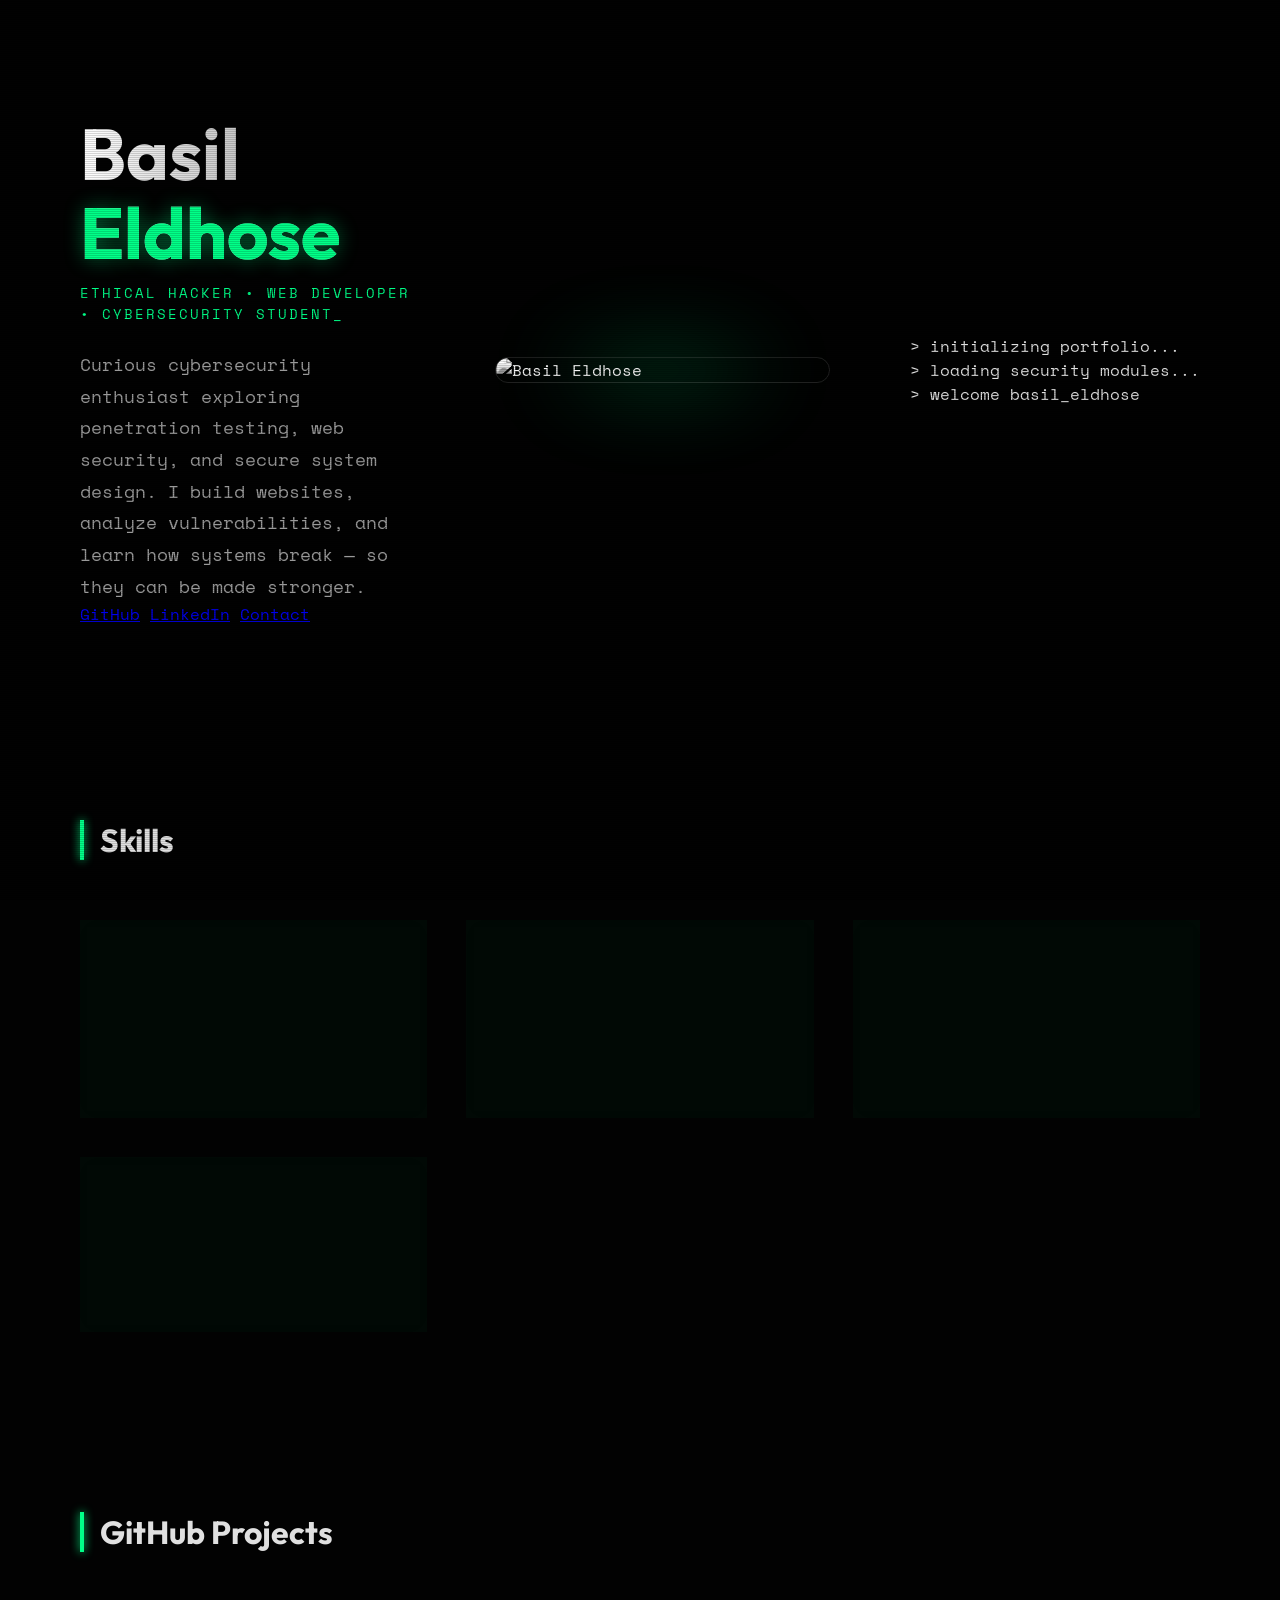
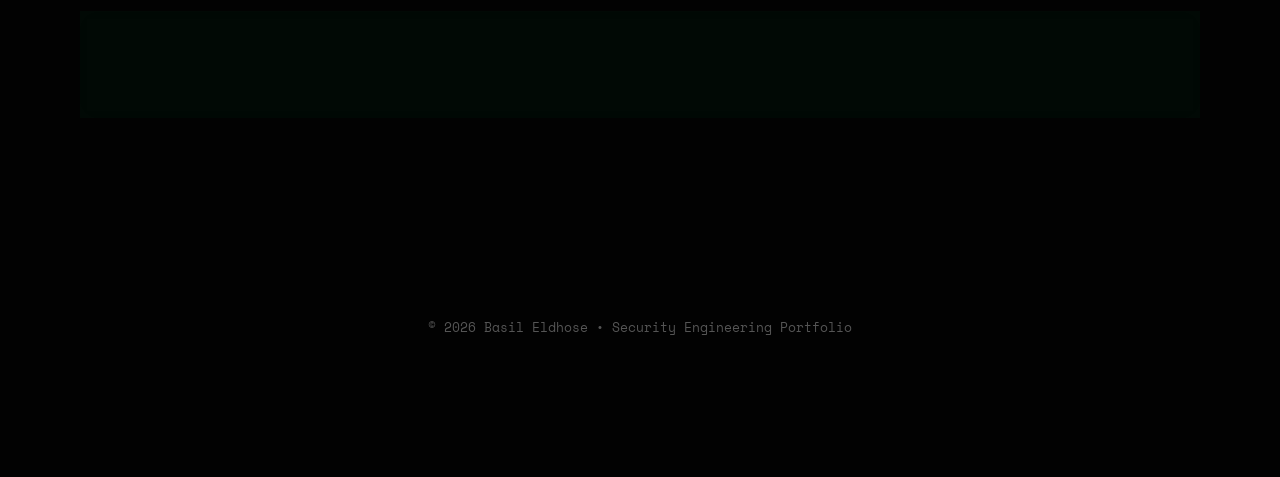
==== commit a01c4fc6: "Revise portfolio content and add background audio Updated the portfolio to reflect a new title and a" ====
--- a/index.html
+++ b/index.html
@@ -12,95 +12,12 @@
 
 <link rel="stylesheet" href="style.css">
 </head>
-<!DOCTYPE html>
-<html lang="en">
-
-<head>
-  <meta charset="UTF-8">
-  <meta name="viewport" content="width=device-width, initial-scale=1.0">
-  <title>Basil Eldhose | Security Engineer</title>
-  <link rel="preconnect" href="https://fonts.googleapis.com">
-  <link rel="preconnect" href="https://fonts.gstatic.com" crossorigin>
-  <link
-    href="https://fonts.googleapis.com/css2?family=Outfit:wght@300;500;700&family=Space+Mono:ital,wght@0,400;0,700;1,400&display=swap"
-    rel="stylesheet">
-  <link rel="stylesheet" href="style.css">
-</head>
 
 <body>
 
-  <canvas id="particles"></canvas>
-
-  <!-- YOUTUBE PLAYER -->
-  <iframe
-    id="yt-player"
-    style="border-radius:12px; position: fixed; bottom: 30px; right: 30px; z-index: 100; box-shadow: 0 0 20px rgba(0,255,136,0.2);"
-    width="300" height="152" 
-    src="https://www.youtube.com/embed/d6GJeap4Oqo" 
-    title="YouTube video player" frameborder="0" 
-    allow="accelerometer; autoplay; clipboard-write; encrypted-media; gyroscope; picture-in-picture; web-share" 
-    referrerpolicy="strict-origin-when-cross-origin" allowfullscreen>
-  </iframe>
-
-  <div class="container">
-    <!-- HERO -->
-    <section class="hero">
-      <div class="hero-text" data-depth="40">
-        <h1>Basil <span class="highlight">Eldhose</span></h1>
-        <p class="tagline">// Security Engineer // Defensive specialized</p>
-        <p class="bio">
-          Security-focused developer with strong interest in application
-          security, performance optimization, and defensive engineering.
-        </p>
-      </div>
-
-      <div class="profile-wrapper" data-depth="25">
-        <div class="profile-glow"></div>
-        <img src="new-profile.jpg" alt="Basil Eldhose" class="profile-img">
-      </div>
-    </section>
-
-    <!-- EXPERTISE -->
-    <section class="section">
-      <h2 data-depth="35">Security Focus Areas</h2>
-      <div class="grid">
-        <div class="card" data-depth="20">
-          <div class="card-glow"></div>
-          <h3>Application Security</h3>
-          <p>Understanding attack vectors, validation flaws, and secure coding practices.</p>
-        </div>
-        <div class="card" data-depth="30">
-          <div class="card-glow"></div>
-          <h3>Web Architecture</h3>
-          <p>Building structured frontend systems with scalability and clarity.</p>
-        </div>
-        <div class="card" data-depth="25">
-          <div class="card-glow"></div>
-          <h3>System Thinking</h3>
-          <p>Analyzing problems from infrastructure to interface level.</p>
-        </div>
-      </div>
-    </section>
-
-    <!-- GITHUB -->
-    <section class="section">
-      <h2 data-depth="35">Selected Projects</h2>
-      <div class="grid" id="github-projects">
-        <!-- Placeholders until API loads -->
-        <div class="card placeholder">Loading Repos...</div>
-      </div>
-    </section>
-
-    <footer>
-      © 2026 Basil Eldhose • Security Engineering Portfolio 
-    </footer>
-  </div>
-
-  <script src="script.js"></script>
-</body>
-
-</html>
-<body>
+<audio id="bg-audio" autoplay loop>
+  <source src="audio.mpeg" type="audio/mpeg">
+</audio>
 
 <canvas id="particles"></canvas>
 
@@ -142,7 +59,6 @@
 
 </section>
 
-
 <!-- SKILLS -->
 <section class="section">
 
@@ -174,7 +90,6 @@
 
 </section>
 
-
 <!-- PROJECTS -->
 <section class="section">
 
@@ -186,12 +101,8 @@
 
 </section>
 
-
 <footer>
-
-<p>© 2026 Basil Eldhose</p>
-<p>Cybersecurity • Ethical Hacking • Web Development</p>
-
+© 2026 Basil Eldhose • Security Engineering Portfolio
 </footer>
 
 </div>
@@ -200,4 +111,3 @@
 
 </body>
 </html>
-
--- a/style.css
+++ b/style.css
@@ -1,12 +1,12 @@
 :root {
-  --bg: #050507;
+  --bg: #020202;
   --text: #e0e0e0;
   --accent: #00ff88;
-  /* Cyberpunk Green */
-  --accent-secondary: #7000ff;
-  /* Deep Purple */
-  --glass: rgba(255, 255, 255, 0.03);
-  --border: rgba(255, 255, 255, 0.08);
+  /* Cyberpunk/Hacker Green */
+  --accent-secondary: #008f4c;
+  /* Darker Hacker Green */
+  --glass: rgba(0, 255, 136, 0.03);
+  --border: rgba(0, 255, 136, 0.15);
 }
 
 * {
@@ -22,6 +22,24 @@
   /* Tech feel */
   overflow-x: hidden;
   min-height: 100vh;
+}
+
+body::after {
+  content: "";
+  position: fixed;
+  top: 0;
+  left: 0;
+  width: 100vw;
+  height: 100vh;
+  background: repeating-linear-gradient(
+    0deg,
+    rgba(0, 0, 0, 0.15),
+    rgba(0, 0, 0, 0.15) 1px,
+    transparent 1px,
+    transparent 2px
+  );
+  pointer-events: none;
+  z-index: 999;
 }
 
 h1,
@@ -70,46 +88,32 @@
   background: linear-gradient(to right, #fff, #888);
   background-clip: text;
   -webkit-background-clip: text;
-  color: transparent; /* Ensures fallback text color isn't completely ignored */
   -webkit-text-fill-color: transparent;
-  animation: glitch-anim 3s infinite linear alternate-reverse;
 }
 
 .hero-text .highlight {
   color: var(--accent);
   -webkit-text-fill-color: var(--accent);
   text-shadow: 0 0 20px rgba(0, 255, 136, 0.4);
-  display: inline-block;
-  animation: glitch-anim 2.5s infinite linear alternate-reverse;
-}
-
-@keyframes glitch-anim {
-  0% {
-    transform: translate(0)
-  }
-  20% {
-    transform: translate(-2px, 2px)
-  }
-  40% {
-    transform: translate(-2px, -2px)
-  }
-  60% {
-    transform: translate(2px, 2px)
-  }
-  80% {
-    transform: translate(2px, -2px)
-  }
-  100% {
-    transform: translate(0)
-  }
 }
 
 .tagline {
-  color: var(--accent-secondary);
+  color: var(--accent);
+  font-family: 'Space Mono', monospace;
   font-size: 0.9rem;
   letter-spacing: 2px;
   margin-bottom: 25px;
   text-transform: uppercase;
+}
+
+.tagline::after {
+  content: '_';
+  animation: blink 1s step-end infinite;
+}
+
+@keyframes blink {
+  0%, 100% { opacity: 1; }
+  50% { opacity: 0; }
 }
 
 .bio {
@@ -142,7 +146,7 @@
 .profile-glow {
   position: absolute;
   inset: -20px;
-  background: radial-gradient(circle, var(--accent-secondary), transparent 70%);
+  background: radial-gradient(circle, var(--accent), transparent 70%);
   opacity: 0.2;
   filter: blur(40px);
   z-index: -1;
@@ -156,7 +160,7 @@
   }
 
   to {
-    opacity: 0.4;
+    opacity: 0.5;
     transform: scale(1.1);
   }
 }
@@ -199,12 +203,13 @@
   position: relative;
   overflow: hidden;
   backdrop-filter: blur(10px);
-  transition: transform 0.4s cubic-bezier(0.175, 0.885, 0.32, 1.27), border-color 0.4s;
+  transition: transform 0.4s cubic-bezier(0.175, 0.885, 0.32, 1.27), border-color 0.4s, box-shadow 0.4s;
 }
 
 .card:hover {
   transform: translateY(-10px) scale(1.02);
   border-color: var(--accent);
+  box-shadow: 0 0 20px rgba(0, 255, 136, 0.2);
 }
 
 .card-glow {
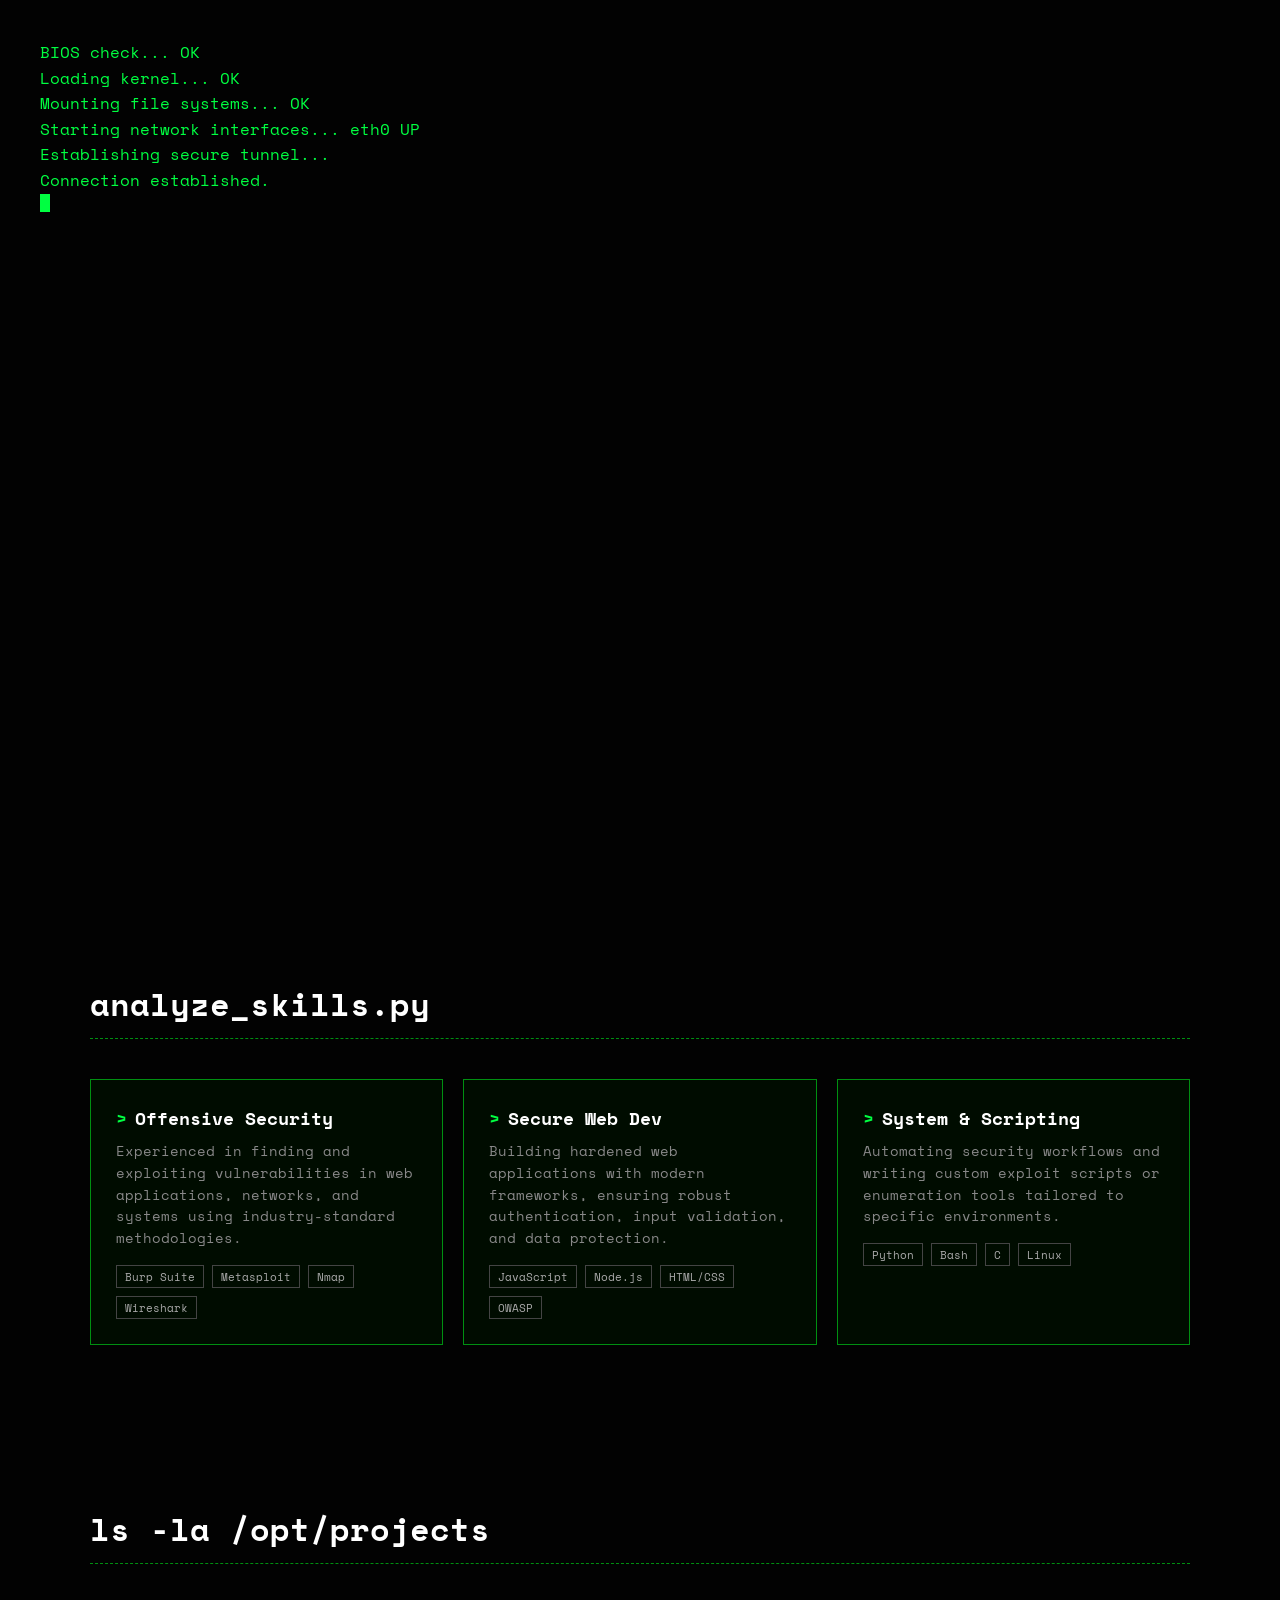
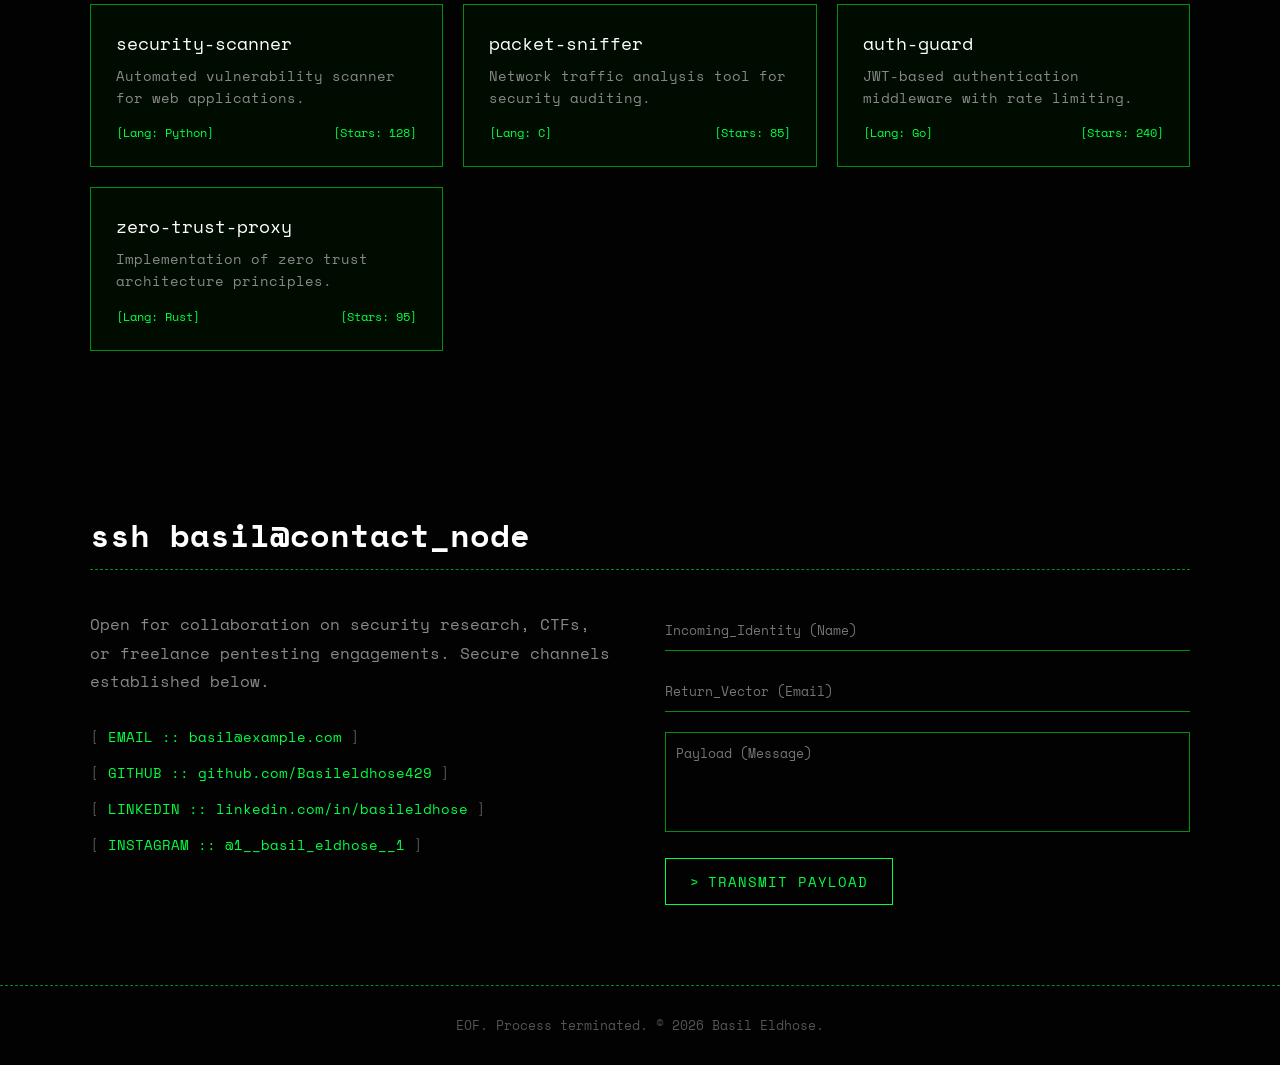
==== commit e15840ee: "Add files via upload" ====
--- a/index.html
+++ b/index.html
@@ -1,113 +1,508 @@
-<!DOCTYPE html>
-<html lang="en">
-
-<head>
-<meta charset="UTF-8">
-<meta name="viewport" content="width=device-width, initial-scale=1.0">
-
-<title>Basil Eldhose | Cybersecurity & Web Developer</title>
-
-<link rel="preconnect" href="https://fonts.googleapis.com">
-<link href="https://fonts.googleapis.com/css2?family=Outfit:wght@300;500;700&family=Space+Mono:wght@400;700&display=swap" rel="stylesheet">
-
-<link rel="stylesheet" href="style.css">
-</head>
-
-<body>
-
-<audio id="bg-audio" autoplay loop>
-  <source src="audio.mpeg" type="audio/mpeg">
-</audio>
-
-<canvas id="particles"></canvas>
-
-<div class="container">
-
-<!-- HERO -->
-<section class="hero">
-
-<div class="hero-text">
-<h1>Basil <span class="highlight">Eldhose</span></h1>
-
-<p class="tagline">Ethical Hacker • Web Developer • Cybersecurity Student</p>
-
-<p class="bio">
-Curious cybersecurity enthusiast exploring penetration testing,
-web security, and secure system design. I build websites,
-analyze vulnerabilities, and learn how systems break —
-so they can be made stronger.
-</p>
-
-<div class="buttons">
-<a href="https://github.com/" target="_blank">GitHub</a>
-<a href="#">LinkedIn</a>
-<a href="#">Contact</a>
-</div>
-
-</div>
-
-<div class="profile-wrapper" data-depth="25">
-  <div class="profile-glow"></div>
-  <img src="profile.png" alt="Basil Eldhose" class="profile-img">
-</div>
-
-<div class="terminal">
-<p>> initializing portfolio...</p>
-<p>> loading security modules...</p>
-<p>> welcome basil_eldhose</p>
-</div>
-
-</section>
-
-<!-- SKILLS -->
-<section class="section">
-
-<h2>Skills</h2>
-
-<div class="grid">
-
-<div class="card">
-<h3>Cybersecurity</h3>
-<p>Basic penetration testing, vulnerability discovery, secure coding awareness.</p>
-</div>
-
-<div class="card">
-<h3>Web Development</h3>
-<p>HTML, CSS, JavaScript, responsive UI design.</p>
-</div>
-
-<div class="card">
-<h3>Programming</h3>
-<p>C programming, algorithms, system thinking.</p>
-</div>
-
-<div class="card">
-<h3>Tools</h3>
-<p>Git, GitHub, Linux basics, developer tooling.</p>
-</div>
-
-</div>
-
-</section>
-
-<!-- PROJECTS -->
-<section class="section">
-
-<h2>GitHub Projects</h2>
-
-<div id="github-projects" class="grid">
-<div class="card">Loading projects...</div>
-</div>
-
-</section>
-
-<footer>
-© 2026 Basil Eldhose • Security Engineering Portfolio
-</footer>
-
-</div>
-
-<script src="script.js"></script>
-
-</body>
-</html>
+<!DOCTYPE html>
+<html lang="en">
+<head>
+  <meta charset="UTF-8">
+  <meta name="viewport" content="width=device-width, initial-scale=1.0">
+  <title>Basil Eldhose | Security Research</title>
+  <meta name="description" content="Ethical hacker, penetration tester and web developer. Building secure systems and exploring vulnerabilities.">
+  <link rel="preconnect" href="https://fonts.googleapis.com">
+  <link href="https://fonts.googleapis.com/css2?family=Share+Tech+Mono&family=Space+Mono:ital,wght@0,400;0,700;1,400&display=swap" rel="stylesheet">
+  <link rel="stylesheet" href="https://cdnjs.cloudflare.com/ajax/libs/font-awesome/6.5.0/css/all.min.css">
+  <style>
+    :root {
+      --green:   #00ff41;
+      --green-dim: #008f11;
+      --dark:    #020202;
+      --panel:   rgba(0,255,65,0.03);
+      --border:  rgba(0,255,65,0.3);
+      --glow-g:  rgba(0,255,65,0.4);
+      --mono:    'Space Mono', 'Share Tech Mono', monospace;
+    }
+
+    *, *::before, *::after { margin:0; padding:0; box-sizing:border-box; }
+    html { scroll-behavior: smooth; }
+
+    body {
+      font-family: var(--mono);
+      background: var(--dark);
+      color: var(--green);
+      overflow-x: hidden;
+    }
+    body.booting { overflow: hidden; }
+
+    /* ── BOOT SEQUENCE ── */
+    #boot-screen {
+      position: fixed; inset: 0;
+      background: var(--dark);
+      z-index: 10000;
+      display: flex; flex-direction: column;
+      padding: 40px;
+      font-family: var(--mono);
+      font-size: 1rem;
+      color: var(--green);
+      line-height: 1.6;
+    }
+    #boot-text { white-space: pre-wrap; word-break: break-all; }
+    .boot-cursor {
+      display: inline-block; width: 10px; height: 18px;
+      background: var(--green);
+      animation: blink 0.8s step-end infinite;
+    }
+
+    /* ── SCANLINES & CRT ── */
+    body::before {
+      content: '';
+      position: fixed; inset: 0;
+      background: repeating-linear-gradient(
+        0deg,
+        transparent,
+        transparent 2px,
+        rgba(0,255,65,0.03) 2px,
+        rgba(0,255,65,0.03) 4px
+      );
+      pointer-events: none; z-index: 9998;
+    }
+    body::after {
+      content: '';
+      position: fixed; inset: 0;
+      background: radial-gradient(circle, transparent 50%, rgba(0,0,0,0.6) 100%);
+      pointer-events: none; z-index: 9999;
+    }
+
+    /* ── SCROLLBAR ── */
+    ::-webkit-scrollbar { width: 6px; }
+    ::-webkit-scrollbar-track { background: var(--dark); border-left: 1px solid var(--green-dim); }
+    ::-webkit-scrollbar-thumb { background: var(--green); }
+
+    /* ── MATRIX CANVAS ── */
+    #matrix {
+      position: fixed; inset: 0;
+      z-index: 0; pointer-events: none; opacity: 0.15;
+    }
+
+    /* ── CURSOR GLOW ── */
+    .cursor-glow {
+      position: fixed;
+      width: 400px; height: 400px; border-radius: 50%;
+      background: radial-gradient(circle, rgba(0,255,65,0.05) 0%, transparent 60%);
+      transform: translate(-50%,-50%);
+      pointer-events: none; z-index: 1;
+      transition: left 0.15s ease, top 0.15s ease;
+    }
+
+    /* ── NAV ── */
+    nav {
+      position: fixed; top: 0; left: 0; right: 0;
+      z-index: 1000;
+      display: flex; align-items: center; justify-content: space-between;
+      padding: 18px 5%;
+      background: rgba(2,2,2,0.85);
+      border-bottom: 1px solid var(--green-dim);
+      backdrop-filter: blur(10px);
+    }
+    .nav-logo {
+      font-size: 1.1rem; font-weight: 700;
+      color: var(--green); text-shadow: 0 0 10px var(--glow-g);
+    }
+    .nav-logo span { color: #888; }
+    .nav-links { display: flex; gap: 40px; list-style: none; }
+    .nav-links a {
+      font-size: 0.85rem; color: #888;
+      text-decoration: none; transition: 0.3s;
+      text-transform: lowercase;
+    }
+    .nav-links a:hover { color: var(--green); text-shadow: 0 0 8px var(--green); }
+    .nav-links a::before { content: '['; opacity: 0; margin-right: 5px; color: var(--green); transition: 0.3s; }
+    .nav-links a::after  { content: ']'; opacity: 0; margin-left: 5px; color: var(--green); transition: 0.3s; }
+    .nav-links a:hover::before, .nav-links a:hover::after { opacity: 1; }
+
+    .hamburger { display: none; flex-direction: column; gap: 6px; cursor: pointer; }
+    .hamburger span { width: 30px; height: 2px; background: var(--green); display: block; }
+    @media(max-width:800px) { .nav-links { display: none; } .hamburger { display: flex; } }
+
+    .mobile-menu {
+      display: none; position: fixed; inset: 0; z-index: 2000;
+      background: rgba(0,0,0,0.98);
+      flex-direction: column; align-items: center; justify-content: center; gap: 40px;
+    }
+    .mobile-menu.open { display: flex; }
+    .mobile-menu a { font-size: 1.5rem; color: var(--green); text-decoration: none; }
+    .mobile-menu a::before { content: '> '; }
+    .close-btn { position: absolute; top: 30px; right: 7%; font-size: 2rem; color: var(--green-dim); cursor: pointer; }
+
+    /* ── GLITCH EFFECT ── */
+    .glitch {
+      position: relative;
+      color: var(--green);
+      display: inline-block;
+    }
+    .glitch::before, .glitch::after {
+      content: attr(data-text);
+      position: absolute; top: 0; left: 0;
+      width: 100%; height: 100%;
+      background: var(--dark);
+    }
+    .glitch::before {
+      left: 2px; text-shadow: -2px 0 red;
+      clip: rect(44px, 450px, 56px, 0);
+      animation: glitch-anim 2.5s infinite linear alternate-reverse;
+    }
+    .glitch::after {
+      left: -2px; text-shadow: -2px 0 blue;
+      clip: rect(44px, 450px, 56px, 0);
+      animation: glitch-anim2 3s infinite linear alternate-reverse;
+    }
+    @keyframes glitch-anim {
+      0% { clip: rect(12px, 9999px, 9px, 0); }
+      20% { clip: rect(42px, 9999px, 63px, 0); }
+      40% { clip: rect(62px, 9999px, 83px, 0); }
+      60% { clip: rect(32px, 9999px, 12px, 0); }
+      80% { clip: rect(82px, 9999px, 53px, 0); }
+      100% { clip: rect(22px, 9999px, 33px, 0); }
+    }
+    @keyframes glitch-anim2 {
+      0% { clip: rect(82px, 9999px, 53px, 0); }
+      20% { clip: rect(22px, 9999px, 33px, 0); }
+      40% { clip: rect(12px, 9999px, 9px, 0); }
+      60% { clip: rect(62px, 9999px, 83px, 0); }
+      80% { clip: rect(32px, 9999px, 12px, 0); }
+      100% { clip: rect(42px, 9999px, 63px, 0); }
+    }
+
+    /* ── HERO ── */
+    #home {
+      min-height: 100vh;
+      display: flex; align-items: center; justify-content: space-between;
+      padding: 120px 7% 50px;
+      position: relative; z-index: 1;
+    }
+    .hero-content { flex: 1; animation: fadeUp 1s ease both; }
+    
+    .sys-status {
+      display: inline-block; padding: 4px 12px; margin-bottom: 30px;
+      border: 1px solid var(--green); background: rgba(0,255,65,0.1);
+      font-size: 0.75rem; text-transform: uppercase;
+      box-shadow: 0 0 10px var(--glow-g);
+    }
+    .sys-status::before { content: '[ OK ]'; margin-right: 8px; font-weight: bold; }
+
+    .hero-content h1 {
+      font-size: clamp(2.5rem, 6vw, 4.5rem);
+      font-weight: 700; line-height: 1.1; margin-bottom: 20px;
+      color: #fff;
+    }
+    .hero-content p.desc {
+      font-size: 1rem; color: #888;
+      max-width: 500px; line-height: 1.8; margin-bottom: 40px;
+    }
+    .hero-content p.desc span { color: var(--green); }
+
+    .btns { display: flex; gap: 20px; }
+    .btn {
+      padding: 12px 24px; font-family: var(--mono);
+      font-size: 0.9rem; text-decoration: none;
+      text-transform: uppercase; letter-spacing: 1px;
+      border: 1px solid var(--green); color: var(--green);
+      background: transparent; cursor: pointer;
+      position: relative; overflow: hidden;
+      transition: 0.3s;
+    }
+    .btn:hover { background: var(--green); color: #000; box-shadow: 0 0 20px var(--glow-g); }
+    .btn::before { content: '>'; margin-right: 8px; }
+
+    /* Profile / Terminal Right Side */
+    .hero-visuals {
+      flex: 1; display: flex; flex-direction: column; align-items: center; gap: 30px;
+      animation: fadeUp 1s 0.2s ease both;
+    }
+    .target-box {
+      position: relative; width: 200px; height: 200px;
+    }
+    .target-br {
+      position: absolute; width: 20px; height: 20px; border: 2px solid var(--green);
+    }
+    .tl { top:0; left:0; border-right:none; border-bottom:none; }
+    .tr { top:0; right:0; border-left:none; border-bottom:none; }
+    .bl { bottom:0; left:0; border-right:none; border-top:none; }
+    .br { bottom:0; right:0; border-left:none; border-top:none; }
+    
+    .profile-img {
+      position: absolute; inset: 10px; width: calc(100% - 20px); height: calc(100% - 20px);
+      object-fit: cover; filter: grayscale(100%) contrast(120%) sepia(100%) hue-rotate(80deg) saturate(300%);
+      opacity: 0.8;
+    }
+    .profile-overlay {
+      position: absolute; inset: 10px; background: repeating-linear-gradient(0deg, transparent, transparent 2px, rgba(0,255,65,0.2) 2px, rgba(0,255,65,0.2) 4px);
+    }
+
+    .term-window {
+      width: 100%; max-width: 400px;
+      border: 1px solid var(--green-dim);
+      background: rgba(0,0,0,0.8);
+      font-size: 0.8rem; line-height: 1.6;
+    }
+    .term-header {
+      background: var(--green-dim); color: #000;
+      padding: 4px 10px; font-weight: bold;
+      display: flex; justify-content: space-between;
+    }
+    .term-body { padding: 15px; }
+    .cmd-line { margin-bottom: 5px; }
+    .cmd-line span.path { color: #888; }
+    .cmd-line span.cmd { color: #fff; }
+    .cmd-out { color: var(--green); margin-bottom: 15px; }
+    .terminal-cursor { display: inline-block; width: 8px; height: 14px; background: var(--green); animation: blink 1s step-end infinite; vertical-align: middle; }
+
+    @media(max-width:900px) {
+      #home { flex-direction: column; text-align: left; }
+      .hero-visuals { width: 100%; margin-top: 50px; }
+    }
+
+    /* ── SECTIONS ── */
+    section { padding: 80px 7%; position: relative; z-index: 1; }
+    .sec-header { margin-bottom: 40px; border-bottom: 1px dashed var(--green-dim); padding-bottom: 10px; }
+    .sec-header h2 { font-size: 2rem; color: #fff; }
+    .sec-header h2::before { content: 'root@kali# ./'; color: var(--green); font-size: 1.2rem; }
+    
+    /* ── SKILLS ── */
+    .skills-grid {
+      display: grid; grid-template-columns: repeat(auto-fit, minmax(280px, 1fr)); gap: 20px;
+    }
+    .sk-card {
+      border: 1px solid var(--green-dim); background: rgba(0,20,0,0.6);
+      padding: 25px; transition: 0.3s;
+    }
+    .sk-card:hover { border-color: var(--green); box-shadow: 0 0 15px var(--glow-g); transform: translateY(-3px); }
+    .sk-card h3 { font-size: 1.1rem; margin-bottom: 10px; color: #fff; }
+    .sk-card h3::before { content: '>'; color: var(--green); margin-right: 8px; }
+    .sk-card p { color: #888; font-size: 0.85rem; line-height: 1.6; margin-bottom: 15px; }
+    
+    .tech-list { display: flex; flex-wrap: wrap; gap: 8px; }
+    .tech-list span {
+      font-size: 0.7rem; padding: 2px 8px;
+      border: 1px solid #444; color: #aaa;
+    }
+
+    /* ── PROJECTS ── */
+    .proj-grid {
+      display: grid; grid-template-columns: repeat(auto-fit, minmax(280px, 1fr)); gap: 20px;
+    }
+    .pj-card {
+      border: 1px solid var(--green-dim); background: rgba(0,20,0,0.6);
+      padding: 25px; transition: 0.3s; cursor: pointer; text-decoration: none; display: block;
+    }
+    .pj-card:hover { border-color: var(--green); background: rgba(0,255,65,0.05); }
+    .pj-title { font-size: 1.1rem; color: #fff; margin-bottom: 10px; }
+    .pj-desc { color: #888; font-size: 0.85rem; line-height: 1.6; }
+    .pj-meta { margin-top: 15px; font-size: 0.75rem; color: var(--green); display: flex; justify-content: space-between; }
+
+    /* ── CONTACT ── */
+    .contact-container { display: flex; gap: 50px; flex-wrap: wrap; }
+    .contact-info { flex: 1; min-width: 300px; }
+    .contact-info p { color: #888; line-height: 1.8; margin-bottom: 30px; }
+    .c-links a { display: block; color: var(--green); text-decoration: none; margin-bottom: 15px; font-size: 0.9rem; }
+    .c-links a:hover { text-shadow: 0 0 8px var(--green); }
+    .c-links a::before { content: '[ '; color: #555; }
+    .c-links a::after { content: ' ]'; color: #555; }
+
+    .contact-form { flex: 1; min-width: 300px; }
+    .input-grp { margin-bottom: 20px; }
+    .input-grp input, .input-grp textarea {
+      width: 100%; background: transparent; border: none; border-bottom: 1px solid var(--green-dim);
+      color: var(--green); font-family: var(--mono); padding: 10px 0; outline: none; transition: 0.3s;
+    }
+    .input-grp input:focus, .input-grp textarea:focus { border-bottom-color: var(--green); box-shadow: 0 2px 10px rgba(0,255,65,0.2); }
+    .input-grp textarea { height: 100px; resize: none; border: 1px solid var(--green-dim); padding: 10px; }
+
+    /* ── FOOTER ── */
+    footer { border-top: 1px dashed var(--green-dim); padding: 30px 7%; text-align: center; color: #555; font-size: 0.8rem; }
+    
+    /* ── AUDIO PLAYER ── */
+    .audio-player {
+      position: fixed; bottom: 20px; right: 20px; z-index: 2000;
+      border: 1px solid var(--green); background: rgba(0,0,0,0.8);
+      padding: 8px 15px; display: flex; align-items: center; gap: 15px;
+      box-shadow: 0 0 15px rgba(0,255,65,0.2);
+    }
+    .audio-player button { background: transparent; border: none; color: var(--green); font-family: var(--mono); cursor: pointer; }
+    .audio-player button:hover { text-shadow: 0 0 8px var(--green); }
+    .track-name { font-size: 0.75rem; }
+    .progress { width: 80px; height: 2px; background: #222; cursor: pointer; position: relative; }
+    .progress-bar { height: 100%; background: var(--green); width: 0%; }
+
+    @keyframes fadeUp { from { opacity:0; transform: translateY(20px); } to { opacity:1; transform: translateY(0); } }
+    @keyframes blink { 0%,100%{opacity:1} 50%{opacity:0} }
+  </style>
+</head>
+<body>
+
+  <!-- BOOT SEQUENCE OVERLAY -->
+  <div id="boot-screen">
+    <div id="boot-text"></div>
+    <div><span class="boot-cursor"></span></div>
+  </div>
+
+  <!-- MATRIX BACKGROUND -->
+  <canvas id="matrix"></canvas>
+  <div class="cursor-glow" id="cursorGlow"></div>
+
+  <!-- AUDIO PLAYER -->
+  <div class="audio-player">
+    <button id="audioPlayBtn">[ PLAY ]</button>
+    <span class="track-name">BGM.mp3</span>
+    <div class="progress" id="audioProgressWrap">
+      <div class="progress-bar" id="audioProgressBar"></div>
+    </div>
+    <button id="audioVolBtn">VOL:ON</button>
+    <audio id="bgAudio" src="audio.mpeg" loop preload="auto"></audio>
+  </div>
+
+  <!-- MOBILE MENU -->
+  <div class="mobile-menu" id="mobileMenu">
+    <span class="close-btn" id="closeMenu">[X]</span>
+    <a href="#home" onclick="closeMob()">home</a>
+    <a href="#skills" onclick="closeMob()">skills</a>
+    <a href="#projects" onclick="closeMob()">projects</a>
+    <a href="#contact" onclick="closeMob()">contact</a>
+  </div>
+
+  <!-- NAV -->
+  <nav>
+    <div class="nav-logo">sysadmin@kali:<span>~</span>$</div>
+    <ul class="nav-links">
+      <li><a href="#home">home</a></li>
+      <li><a href="#skills">skills</a></li>
+      <li><a href="#projects">projects</a></li>
+      <li><a href="#contact">contact</a></li>
+    </ul>
+    <div class="hamburger" id="hamBtn">
+      <span></span><span></span><span></span>
+    </div>
+  </nav>
+
+  <!-- ══ HERO ══ -->
+  <section id="home">
+    <div class="hero-content">
+      <div class="sys-status">System Online _ Access Granted</div>
+      <h1 class="glitch" data-text="Basil Eldhose">Basil Eldhose</h1>
+      <p class="desc">
+        > <span style="color:#fff">Role:</span> Ethical Hacker / Penetration Tester / Web Dev<br>
+        > <span style="color:#fff">Status:</span> Exploring vulnerabilities & building secure architectures.<br><br>
+        I break systems ethically to understand their flaws, ensuring that real attackers hit a brick wall. <span>Security is not a product, but a process.</span>
+      </p>
+      <div class="btns">
+        <a href="#projects" class="btn">Execute ./projects.sh</a>
+        <a href="#contact" class="btn">Execute ./contact.sh</a>
+      </div>
+    </div>
+
+    <div class="hero-visuals">
+      <!-- Target Profile -->
+      <div class="target-box" data-depth="20">
+        <div class="target-br tl"></div>
+        <div class="target-br tr"></div>
+        <div class="target-br bl"></div>
+        <div class="target-br br"></div>
+        <img src="profile.png" alt="Target" class="profile-img">
+        <div class="profile-overlay"></div>
+      </div>
+
+      <!-- Raw Terminal -->
+      <div class="term-window" data-depth="10">
+        <div class="term-header">
+          <span>root@kali:~</span>
+          <span>_ □ X</span>
+        </div>
+        <div class="term-body">
+          <div class="cmd-line"><span class="path">root@kali:~$</span> <span class="cmd">whoami</span></div>
+          <div class="cmd-out">basil_eldhose</div>
+          
+          <div class="cmd-line"><span class="path">root@kali:~$</span> <span class="cmd">cat skills.txt | grep 'Expert'</span></div>
+          <div class="cmd-out">Penetration Testing, Web Security<br>Network Analysis, Cryptography</div>
+          
+          <div class="cmd-line"><span class="path">root@kali:~$</span> <span class="cmd">./init_connection.sh</span></div>
+          <div class="cmd-out">Establishing secure tunnel... Done.</div>
+          
+          <div class="cmd-line"><span class="path">root@kali:~$</span> <span class="terminal-cursor"></span></div>
+        </div>
+      </div>
+    </div>
+  </section>
+
+  <!-- ══ SKILLS ══ -->
+  <section id="skills">
+    <div class="sec-header">
+      <h2 class="glitch" data-text="analyze_skills.py">analyze_skills.py</h2>
+    </div>
+    <div class="skills-grid">
+      <div class="sk-card">
+        <h3>Offensive Security</h3>
+        <p>Experienced in finding and exploiting vulnerabilities in web applications, networks, and systems using industry-standard methodologies.</p>
+        <div class="tech-list">
+          <span>Burp Suite</span><span>Metasploit</span><span>Nmap</span><span>Wireshark</span>
+        </div>
+      </div>
+      <div class="sk-card" style="transition-delay:0.1s">
+        <h3>Secure Web Dev</h3>
+        <p>Building hardened web applications with modern frameworks, ensuring robust authentication, input validation, and data protection.</p>
+        <div class="tech-list">
+          <span>JavaScript</span><span>Node.js</span><span>HTML/CSS</span><span>OWASP</span>
+        </div>
+      </div>
+      <div class="sk-card" style="transition-delay:0.2s">
+        <h3>System & Scripting</h3>
+        <p>Automating security workflows and writing custom exploit scripts or enumeration tools tailored to specific environments.</p>
+        <div class="tech-list">
+          <span>Python</span><span>Bash</span><span>C</span><span>Linux</span>
+        </div>
+      </div>
+    </div>
+  </section>
+
+  <!-- ══ PROJECTS ══ -->
+  <section id="projects">
+    <div class="sec-header">
+      <h2 class="glitch" data-text="ls -la /opt/projects">ls -la /opt/projects</h2>
+    </div>
+    <div class="proj-grid" id="github-projects">
+      <div class="pj-card"><p style="color:#555">Fetching from remote server...</p></div>
+    </div>
+  </section>
+
+  <!-- ══ CONTACT ══ -->
+  <section id="contact">
+    <div class="sec-header">
+      <h2 class="glitch" data-text="ssh basil@contact_node">ssh basil@contact_node</h2>
+    </div>
+    <div class="contact-container">
+      <div class="contact-info">
+        <p>Open for collaboration on security research, CTFs, or freelance pentesting engagements. Secure channels established below.</p>
+        <div class="c-links">
+          <a href="#">EMAIL :: basil@example.com</a>
+          <a href="https://github.com/Basileldhose429" target="_blank">GITHUB :: github.com/Basileldhose429</a>
+          <a href="#">LINKEDIN :: linkedin.com/in/basileldhose</a>
+          <a href="https://www.instagram.com/1__basil_eldhose__1?igsh=MWY3MGNjdGV6YzQzYg==" target="_blank">INSTAGRAM :: @1__basil_eldhose__1</a>
+        </div>
+      </div>
+      <div class="contact-form" style="transition-delay:0.1s">
+        <div class="input-grp">
+          <input type="text" placeholder="Incoming_Identity (Name)">
+        </div>
+        <div class="input-grp">
+          <input type="email" placeholder="Return_Vector (Email)">
+        </div>
+        <div class="input-grp">
+          <textarea placeholder="Payload (Message)"></textarea>
+        </div>
+        <button class="btn" id="sendBtn">Transmit Payload</button>
+      </div>
+    </div>
+  </section>
+
+  <footer>
+    EOF. Process terminated. © 2026 Basil Eldhose.
+  </footer>
+
+  <script src="script.js"></script>
+</body>
+</html>
